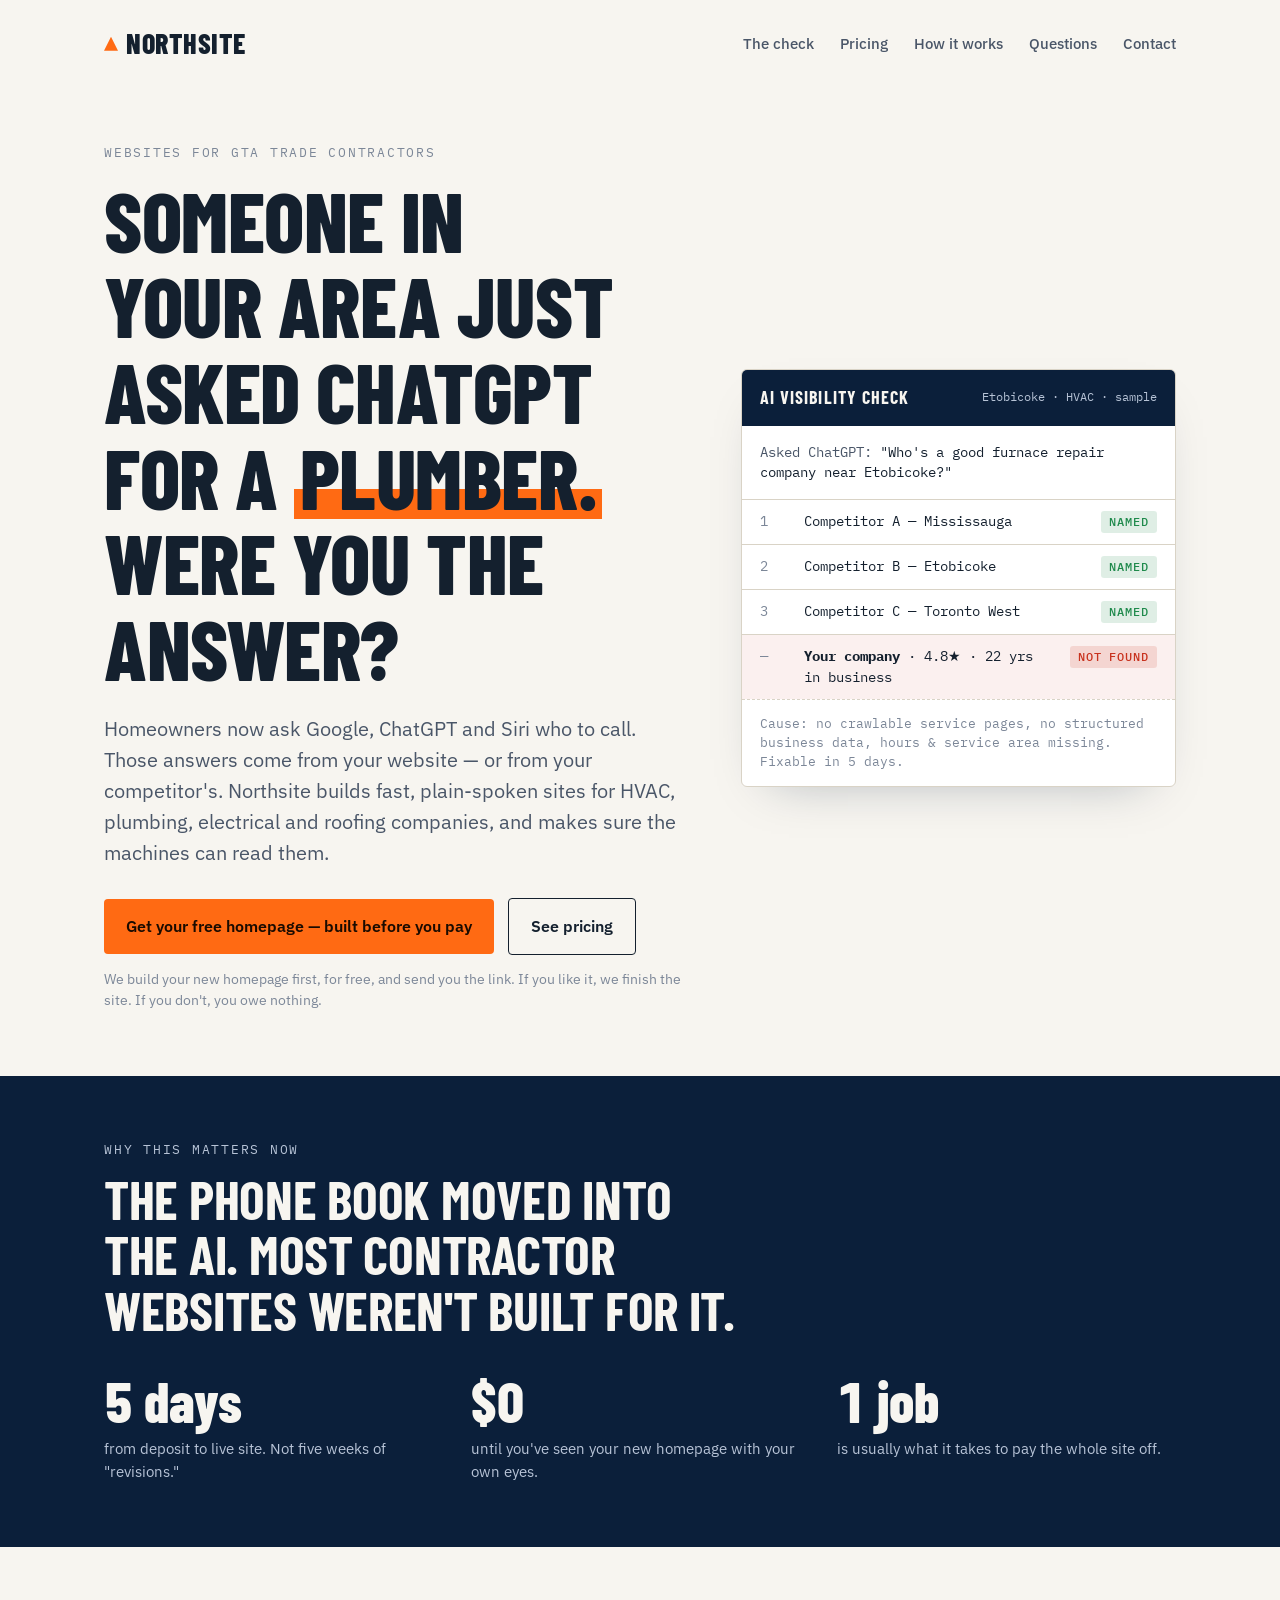
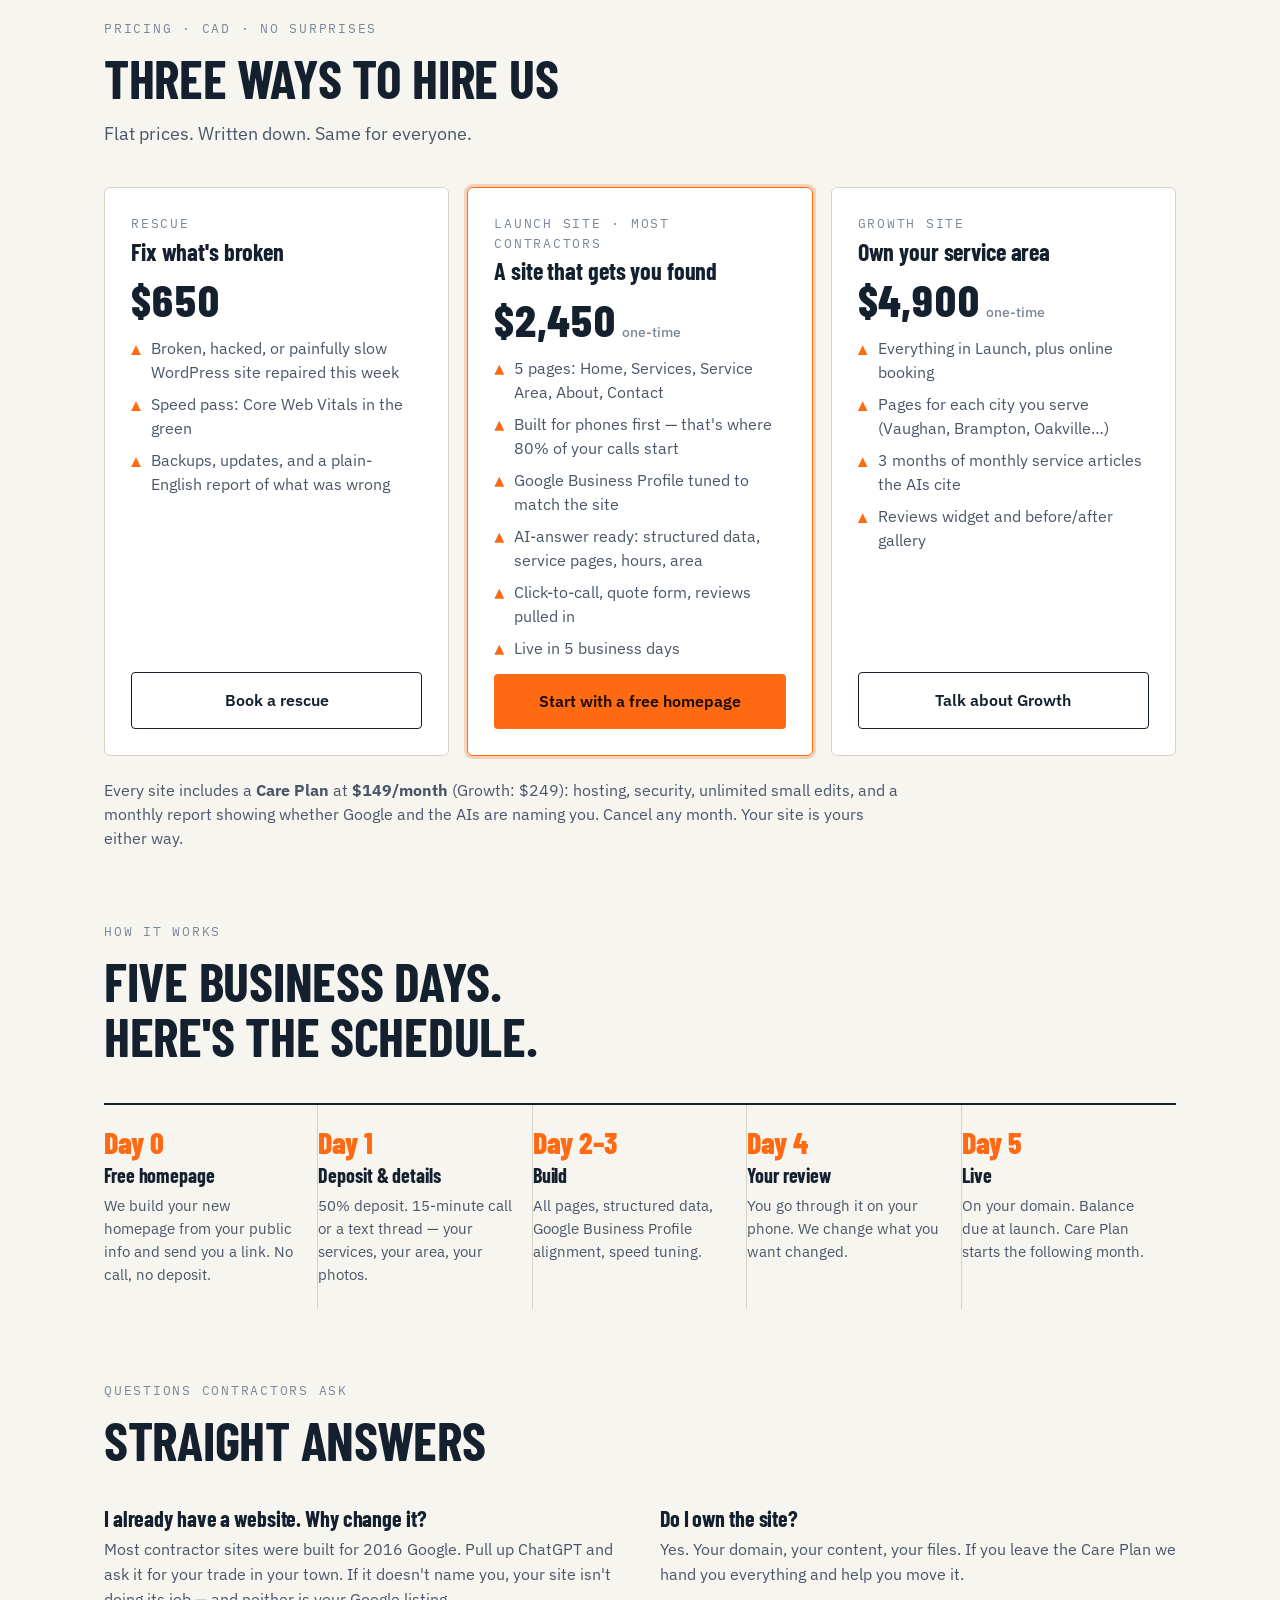
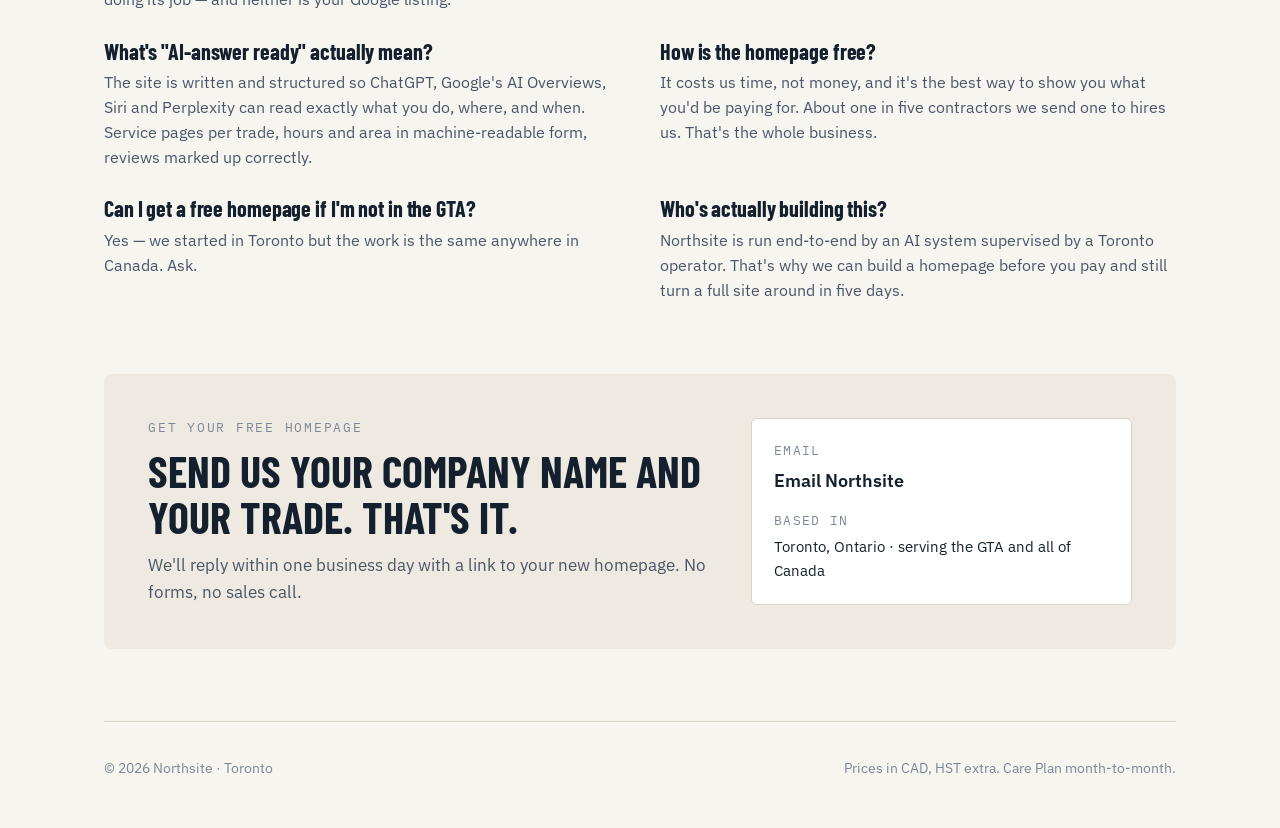
==== index.html @ 7d568dbd "Create index.html" ====
<!doctype html>
<html lang="en">
<head>
<meta charset="utf-8">
<meta name="viewport" content="width=device-width,initial-scale=1">
<link rel="canonical" href="https://northsite.ca/">
<meta property="og:title" content="Northsite — websites for GTA trade contractors">
<meta property="og:description" content="Websites that get contractors found — on Google and in AI answers. Free homepage before you pay.">
<script type="application/ld+json">{"@context":"https://schema.org","@type":"ProfessionalService","name":"Northsite","url":"https://northsite.ca/","email":"northsite.ca@gmail.com","description":"Websites and AI-search visibility for trade contractors in the Greater Toronto Area.","areaServed":{"@type":"AdministrativeArea","name":"Greater Toronto Area"},"address":{"@type":"PostalAddress","addressLocality":"Toronto","addressRegion":"ON","addressCountry":"CA"},"priceRange":"$650–$4,900"}</script>
<title>Northsite</title>
<meta name="description" content="Websites that get GTA trade contractors found — on Google and in AI answers.">
<link rel="preconnect" href="https://fonts.googleapis.com">
<link rel="stylesheet" href="https://fonts.googleapis.com/css2?family=Barlow+Condensed:wght@600;700;800&family=IBM+Plex+Sans:ital,wght@0,400;0,500;0,600;1,400&family=IBM+Plex+Mono:wght@400;500&display=swap">
<style>
:root{
  --bg:#F7F5F0; --bg2:#EEEAE1; --ink:#14202E; --ink2:#4A5668; --mute:#7C8798;
  --navy:#0B1F3A; --navy2:#142D52; --on-navy:#F7F5F0; --on-navy2:#B7C3D6;
  --accent:#FF6A13; --accent-ink:#1A0B00; --line:#D9D3C6; --pass:#1F8A4C; --fail:#C8321E;
  --card:#FFFFFF;
}
@media (prefers-color-scheme: dark){
  :root:not([data-theme="light"]){
    --bg:#0E1622; --bg2:#152033; --ink:#EEF1F5; --ink2:#B7C3D6; --mute:#8593A8;
    --navy:#0A1830; --navy2:#122644; --line:#2A3A54; --card:#152033; --pass:#3DBB72; --fail:#F0644E;
  }
}
:root[data-theme="dark"]{
  --bg:#0E1622; --bg2:#152033; --ink:#EEF1F5; --ink2:#B7C3D6; --mute:#8593A8;
  --navy:#0A1830; --navy2:#122644; --line:#2A3A54; --card:#152033; --pass:#3DBB72; --fail:#F0644E;
}
*{box-sizing:border-box}
body{margin:0;background:var(--bg);color:var(--ink);font-family:"IBM Plex Sans",system-ui,-apple-system,Segoe UI,sans-serif;font-size:17px;line-height:1.55;-webkit-font-smoothing:antialiased}
h1,h2,h3{font-family:"Barlow Condensed","Arial Narrow",Impact,sans-serif;text-wrap:balance;margin:0;line-height:1.02;letter-spacing:-.005em}
h1{font-size:clamp(44px,7vw,84px);font-weight:800;text-transform:uppercase}
h2{font-size:clamp(34px,4.5vw,54px);font-weight:700;text-transform:uppercase}
h3{font-size:24px;font-weight:700}
p{margin:0}
a{color:inherit}
.wrap{max-width:1120px;margin:0 auto;padding:0 24px}
.eyebrow{font-family:"IBM Plex Mono",ui-monospace,monospace;font-size:12.5px;letter-spacing:.14em;text-transform:uppercase;color:var(--mute)}
.btn{display:inline-flex;align-items:center;gap:10px;background:var(--accent);color:var(--accent-ink);font-weight:600;text-decoration:none;padding:15px 22px;border-radius:4px;font-size:16px;border:0;cursor:pointer}
.btn:hover{filter:brightness(1.06)} .btn:focus-visible{outline:3px solid var(--ink);outline-offset:3px}
.btn.ghost{background:transparent;color:inherit;border:1.5px solid currentColor}
nav{display:flex;align-items:center;justify-content:space-between;padding:22px 0}
.logo{font-family:"Barlow Condensed",sans-serif;font-weight:800;font-size:28px;letter-spacing:.02em;text-transform:uppercase;text-decoration:none;display:flex;align-items:center;gap:8px}
.logo i{display:inline-block;width:14px;height:14px;background:var(--accent);clip-path:polygon(50% 0,100% 100%,0 100%)}
nav .links{display:flex;gap:26px;font-size:15px;font-weight:500}
nav .links a{text-decoration:none;color:var(--ink2)} nav .links a:hover{color:var(--ink)}
@media(max-width:700px){nav .links{display:none}}
.hero{padding:56px 0 64px;display:grid;grid-template-columns:1.15fr .85fr;gap:48px;align-items:center}
@media(max-width:860px){.hero{grid-template-columns:1fr;gap:36px}}
.hero .lede{font-size:20px;color:var(--ink2);max-width:34em;margin-top:22px}
.hero .cta{display:flex;gap:14px;flex-wrap:wrap;margin-top:30px;align-items:center}
.hero .fine{font-size:14px;color:var(--mute);margin-top:14px}
.hl{background:linear-gradient(transparent 62%,var(--accent) 62%,var(--accent) 92%,transparent 92%);padding:0 .06em}
.report{background:var(--card);border:1px solid var(--line);border-radius:6px;box-shadow:0 20px 50px -30px rgba(11,31,58,.35);font-family:"IBM Plex Mono",ui-monospace,monospace;font-size:13.5px;overflow:hidden}
.report header{background:var(--navy);color:var(--on-navy);padding:14px 18px;display:flex;justify-content:space-between;align-items:center}
.report header b{font-family:"Barlow Condensed",sans-serif;font-size:18px;letter-spacing:.06em;text-transform:uppercase;font-weight:700}
.report header span{color:var(--on-navy2);font-size:12px}
.report .q{padding:16px 18px;border-bottom:1px solid var(--line);color:var(--ink2)}
.report .q em{font-style:normal;color:var(--ink)}
.report table{width:100%;border-collapse:collapse}
.report td{padding:11px 18px;border-bottom:1px solid var(--line);vertical-align:top}
.report td:first-child{width:38px;color:var(--mute)}
.report td:last-child{text-align:right;white-space:nowrap;font-weight:500}
.report tr:last-child td{border-bottom:0}
.tag{display:inline-block;padding:2px 8px;border-radius:3px;font-size:11.5px;letter-spacing:.08em;text-transform:uppercase}
.tag.pass{background:color-mix(in srgb,var(--pass) 14%,transparent);color:var(--pass)}
.tag.fail{background:color-mix(in srgb,var(--fail) 14%,transparent);color:var(--fail)}
.report .you{background:color-mix(in srgb,var(--fail) 7%,transparent)}
.report footer{padding:14px 18px;font-size:12.5px;color:var(--mute);border-top:1px dashed var(--line)}
.band{background:var(--navy);color:var(--on-navy);padding:64px 0}
.band .eyebrow{color:var(--on-navy2)}
.band p{color:var(--on-navy2)}
.stats{display:grid;grid-template-columns:repeat(3,1fr);gap:28px;margin-top:36px}
@media(max-width:700px){.stats{grid-template-columns:1fr}}
.stat b{display:block;font-family:"Barlow Condensed",sans-serif;font-size:56px;font-weight:800;line-height:1;color:var(--on-navy);font-variant-numeric:tabular-nums}
.stat span{display:block;margin-top:8px;font-size:15px;color:var(--on-navy2);max-width:22em}
section{padding:72px 0}
.sec-head{max-width:40em;margin-bottom:40px}
.sec-head p{margin-top:14px;color:var(--ink2);font-size:18px}
.offers{display:grid;grid-template-columns:repeat(3,1fr);gap:18px}
@media(max-width:860px){.offers{grid-template-columns:1fr}}
.offer{background:var(--card);border:1px solid var(--line);padding:26px;display:flex;flex-direction:column;gap:14px;border-radius:6px}
.offer.lead{border-color:var(--accent);box-shadow:0 0 0 3px color-mix(in srgb,var(--accent) 25%,transparent)}
.offer .price{font-family:"Barlow Condensed",sans-serif;font-size:44px;font-weight:800;line-height:1;font-variant-numeric:tabular-nums}
.offer .price small{font-family:"IBM Plex Sans",sans-serif;font-size:14px;font-weight:500;color:var(--mute);margin-left:6px}
.offer ul{margin:0;padding:0;list-style:none;display:flex;flex-direction:column;gap:8px;color:var(--ink2);font-size:15.5px}
.offer li{padding-left:20px;position:relative}
.offer li::before{content:"";position:absolute;left:0;top:9px;width:10px;height:10px;background:var(--accent);clip-path:polygon(50% 0,100% 100%,0 100%)}
.offer .btn{margin-top:auto;justify-content:center}
.steps{display:grid;grid-template-columns:repeat(5,1fr);gap:0;border-top:2px solid var(--ink)}
@media(max-width:860px){.steps{grid-template-columns:1fr}}
.step{padding:22px 18px 22px 0;border-right:1px solid var(--line)}
.step:last-child{border-right:0}
@media(max-width:860px){.step{border-right:0;border-bottom:1px solid var(--line);padding-right:0}}
.step .day{font-family:"Barlow Condensed",sans-serif;font-size:30px;font-weight:800;color:var(--accent);line-height:1}
.step h3{font-size:20px;margin-top:8px}
.step p{margin-top:8px;color:var(--ink2);font-size:15px}
.faq{display:grid;grid-template-columns:1fr 1fr;gap:28px 40px}
@media(max-width:760px){.faq{grid-template-columns:1fr}}
.faq h3{font-size:22px;margin-bottom:8px}
.faq p{color:var(--ink2);font-size:16px}
.contact{background:var(--bg2);border-radius:8px;padding:44px;display:grid;grid-template-columns:1.2fr .8fr;gap:32px;align-items:center}
@media(max-width:760px){.contact{grid-template-columns:1fr;padding:28px}}
.contact .big{font-family:"Barlow Condensed",sans-serif;font-size:clamp(30px,4vw,44px);font-weight:700;text-transform:uppercase;line-height:1.05}
.contact p{margin-top:12px;color:var(--ink2)}
.contact .box{background:var(--card);border:1px solid var(--line);padding:22px;border-radius:6px;font-size:15px}
.contact .box a{display:block;font-weight:600;text-decoration:none;font-size:18px;margin-top:6px}
.contact .box .k{color:var(--mute);font-size:13px;text-transform:uppercase;letter-spacing:.1em;font-family:"IBM Plex Mono",monospace}
footer.site{padding:36px 0 48px;color:var(--mute);font-size:14px;display:flex;justify-content:space-between;flex-wrap:wrap;gap:12px;border-top:1px solid var(--line)}
@media (prefers-reduced-motion:no-preference){
  .report tr.you td{animation:flash 2.4s ease-in-out 1s 2}
  @keyframes flash{50%{background:color-mix(in srgb,var(--fail) 18%,transparent)}}
}
</style>
</head>
<body>
<div class="wrap">
  <nav>
    <a class="logo" href="#top"><i></i>Northsite</a>
    <div class="links">
      <a href="#check">The check</a><a href="#offers">Pricing</a><a href="#how">How it works</a><a href="#faq">Questions</a><a href="#contact">Contact</a>
    </div>
  </nav>
  <div class="hero" id="top">
    <div>
      <div class="eyebrow">Websites for GTA trade contractors</div>
      <h1 style="margin-top:14px">Someone in your area just asked ChatGPT for a <span class="hl">plumber.</span><br>Were you the answer?</h1>
      <p class="lede">Homeowners now ask Google, ChatGPT and Siri who to call. Those answers come from your website — or from your competitor's. Northsite builds fast, plain-spoken sites for HVAC, plumbing, electrical and roofing companies, and makes sure the machines can read them.</p>
      <div class="cta">
        <a class="btn" href="#contact">Get your free homepage — built before you pay</a>
        <a class="btn ghost" href="#offers">See pricing</a>
      </div>
      <p class="fine">We build your new homepage first, for free, and send you the link. If you like it, we finish the site. If you don't, you owe nothing.</p>
    </div>
    <div class="report" id="check" aria-label="Example AI visibility check">
      <header><b>AI visibility check</b><span>Etobicoke · HVAC · sample</span></header>
      <div class="q">Asked ChatGPT: <em>"Who's a good furnace repair company near Etobicoke?"</em></div>
      <table>
        <tr><td>1</td><td>Competitor A — Mississauga</td><td><span class="tag pass">named</span></td></tr>
        <tr><td>2</td><td>Competitor B — Etobicoke</td><td><span class="tag pass">named</span></td></tr>
        <tr><td>3</td><td>Competitor C — Toronto West</td><td><span class="tag pass">named</span></td></tr>
        <tr class="you"><td>—</td><td><strong>Your company</strong> · 4.8★ · 22 yrs in business</td><td><span class="tag fail">not found</span></td></tr>
      </table>
      <footer>Cause: no crawlable service pages, no structured business data, hours &amp; service area missing. Fixable in 5 days.</footer>
    </div>
  </div>
</div>
<div class="band">
  <div class="wrap">
    <div class="eyebrow">Why this matters now</div>
    <h2 style="margin-top:12px;max-width:16em">The phone book moved into the AI. Most contractor websites weren't built for it.</h2>
    <div class="stats">
      <div class="stat"><b>5 days</b><span>from deposit to live site. Not five weeks of "revisions."</span></div>
      <div class="stat"><b>$0</b><span>until you've seen your new homepage with your own eyes.</span></div>
      <div class="stat"><b>1 job</b><span>is usually what it takes to pay the whole site off.</span></div>
    </div>
  </div>
</div>
<section id="offers">
  <div class="wrap">
    <div class="sec-head">
      <div class="eyebrow">Pricing · CAD · no surprises</div>
      <h2 style="margin-top:12px">Three ways to hire us</h2>
      <p>Flat prices. Written down. Same for everyone.</p>
    </div>
    <div class="offers">
      <div class="offer">
        <div><div class="eyebrow">Rescue</div><h3 style="margin-top:6px">Fix what's broken</h3></div>
        <div class="price">$650</div>
        <ul>
          <li>Broken, hacked, or painfully slow WordPress site repaired this week</li>
          <li>Speed pass: Core Web Vitals in the green</li>
          <li>Backups, updates, and a plain-English report of what was wrong</li>
        </ul>
        <a class="btn ghost" href="#contact">Book a rescue</a>
      </div>
      <div class="offer lead">
        <div><div class="eyebrow">Launch site · most contractors</div><h3 style="margin-top:6px">A site that gets you found</h3></div>
        <div class="price">$2,450<small>one-time</small></div>
        <ul>
          <li>5 pages: Home, Services, Service Area, About, Contact</li>
          <li>Built for phones first — that's where 80% of your calls start</li>
          <li>Google Business Profile tuned to match the site</li>
          <li>AI-answer ready: structured data, service pages, hours, area</li>
          <li>Click-to-call, quote form, reviews pulled in</li>
          <li>Live in 5 business days</li>
        </ul>
        <a class="btn" href="#contact">Start with a free homepage</a>
      </div>
      <div class="offer">
        <div><div class="eyebrow">Growth site</div><h3 style="margin-top:6px">Own your service area</h3></div>
        <div class="price">$4,900<small>one-time</small></div>
        <ul>
          <li>Everything in Launch, plus online booking</li>
          <li>Pages for each city you serve (Vaughan, Brampton, Oakville…)</li>
          <li>3 months of monthly service articles the AIs cite</li>
          <li>Reviews widget and before/after gallery</li>
        </ul>
        <a class="btn ghost" href="#contact">Talk about Growth</a>
      </div>
    </div>
    <p style="margin-top:22px;color:var(--ink2);font-size:15.5px;max-width:52em">Every site includes a <strong>Care Plan</strong> at <strong>$149/month</strong> (Growth: $249): hosting, security, unlimited small edits, and a monthly report showing whether Google and the AIs are naming you. Cancel any month. Your site is yours either way.</p>
  </div>
</section>
<section id="how" style="padding-top:0">
  <div class="wrap">
    <div class="sec-head">
      <div class="eyebrow">How it works</div>
      <h2 style="margin-top:12px">Five business days. Here's the schedule.</h2>
    </div>
    <div class="steps">
      <div class="step"><div class="day">Day 0</div><h3>Free homepage</h3><p>We build your new homepage from your public info and send you a link. No call, no deposit.</p></div>
      <div class="step"><div class="day">Day 1</div><h3>Deposit &amp; details</h3><p>50% deposit. 15-minute call or a text thread — your services, your area, your photos.</p></div>
      <div class="step"><div class="day">Day 2–3</div><h3>Build</h3><p>All pages, structured data, Google Business Profile alignment, speed tuning.</p></div>
      <div class="step"><div class="day">Day 4</div><h3>Your review</h3><p>You go through it on your phone. We change what you want changed.</p></div>
      <div class="step"><div class="day">Day 5</div><h3>Live</h3><p>On your domain. Balance due at launch. Care Plan starts the following month.</p></div>
    </div>
  </div>
</section>
<section id="faq" style="padding-top:0">
  <div class="wrap">
    <div class="sec-head"><div class="eyebrow">Questions contractors ask</div><h2 style="margin-top:12px">Straight answers</h2></div>
    <div class="faq">
      <div><h3>I already have a website. Why change it?</h3><p>Most contractor sites were built for 2016 Google. Pull up ChatGPT and ask it for your trade in your town. If it doesn't name you, your site isn't doing its job — and neither is your Google listing.</p></div>
      <div><h3>Do I own the site?</h3><p>Yes. Your domain, your content, your files. If you leave the Care Plan we hand you everything and help you move it.</p></div>
      <div><h3>What's "AI-answer ready" actually mean?</h3><p>The site is written and structured so ChatGPT, Google's AI Overviews, Siri and Perplexity can read exactly what you do, where, and when. Service pages per trade, hours and area in machine-readable form, reviews marked up correctly.</p></div>
      <div><h3>How is the homepage free?</h3><p>It costs us time, not money, and it's the best way to show you what you'd be paying for. About one in five contractors we send one to hires us. That's the whole business.</p></div>
      <div><h3>Can I get a free homepage if I'm not in the GTA?</h3><p>Yes — we started in Toronto but the work is the same anywhere in Canada. Ask.</p></div>
      <div><h3>Who's actually building this?</h3><p>Northsite is run end-to-end by an AI system supervised by a Toronto operator. That's why we can build a homepage before you pay and still turn a full site around in five days.</p></div>
    </div>
  </div>
</section>
<section id="contact" style="padding-top:0">
  <div class="wrap">
    <div class="contact">
      <div>
        <div class="eyebrow">Get your free homepage</div>
        <div class="big" style="margin-top:10px">Send us your company name and your trade. That's it.</div>
        <p>We'll reply within one business day with a link to your new homepage. No forms, no sales call.</p>
      </div>
      <div class="box">
        <div class="k">Email</div>
        <a href="mailto:northsite.ca@gmail.com?subject=Free%20homepage%20for%20my%20company&body=Company%3A%0ATrade%3A%0ACity%3A%0ACurrent%20website%20(if%20any)%3A">Email Northsite</a>
        <div class="k" style="margin-top:16px">Based in</div>
        <div style="margin-top:4px">Toronto, Ontario · serving the GTA and all of Canada</div>
      </div>
    </div>
  </div>
</section>
<div class="wrap">
  <footer class="site">
    <span>© 2026 Northsite · Toronto</span>
    <span>Prices in CAD, HST extra. Care Plan month-to-month.</span>
  </footer>
</div>
</body>
</html>
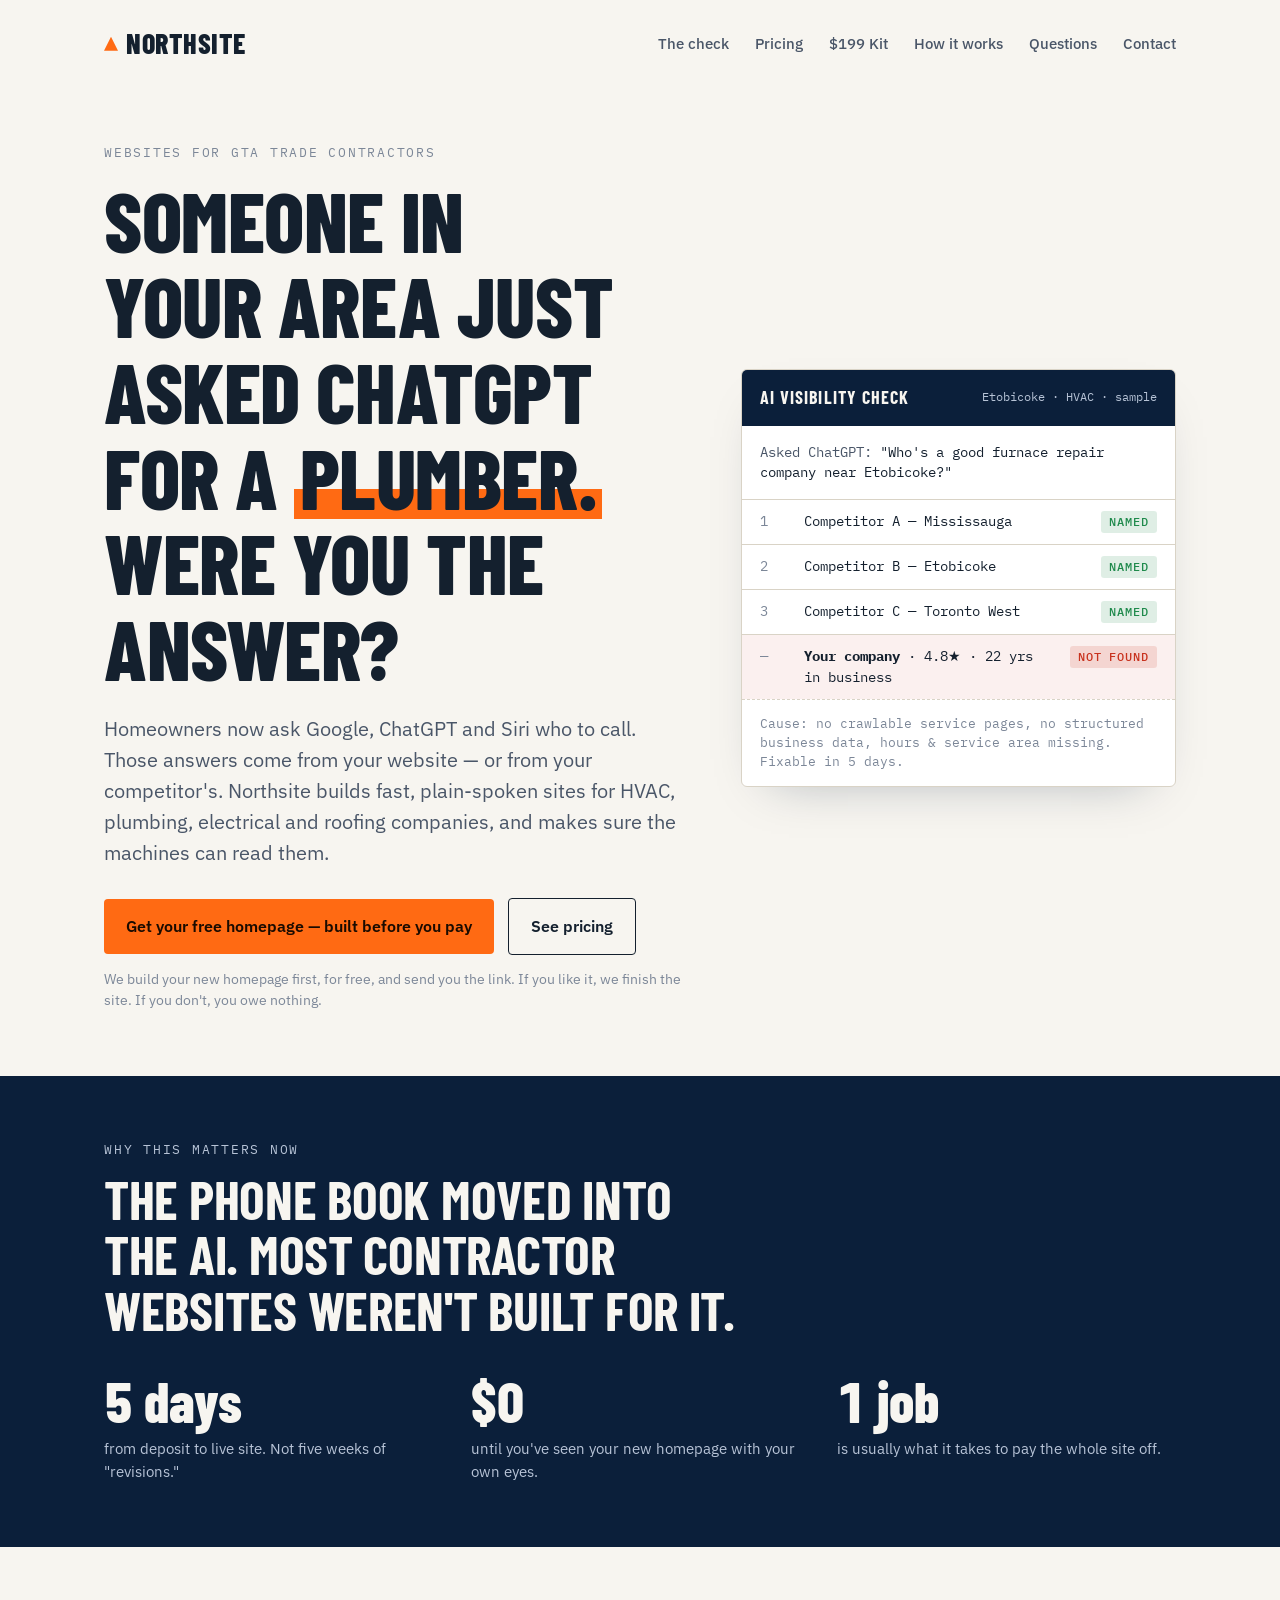
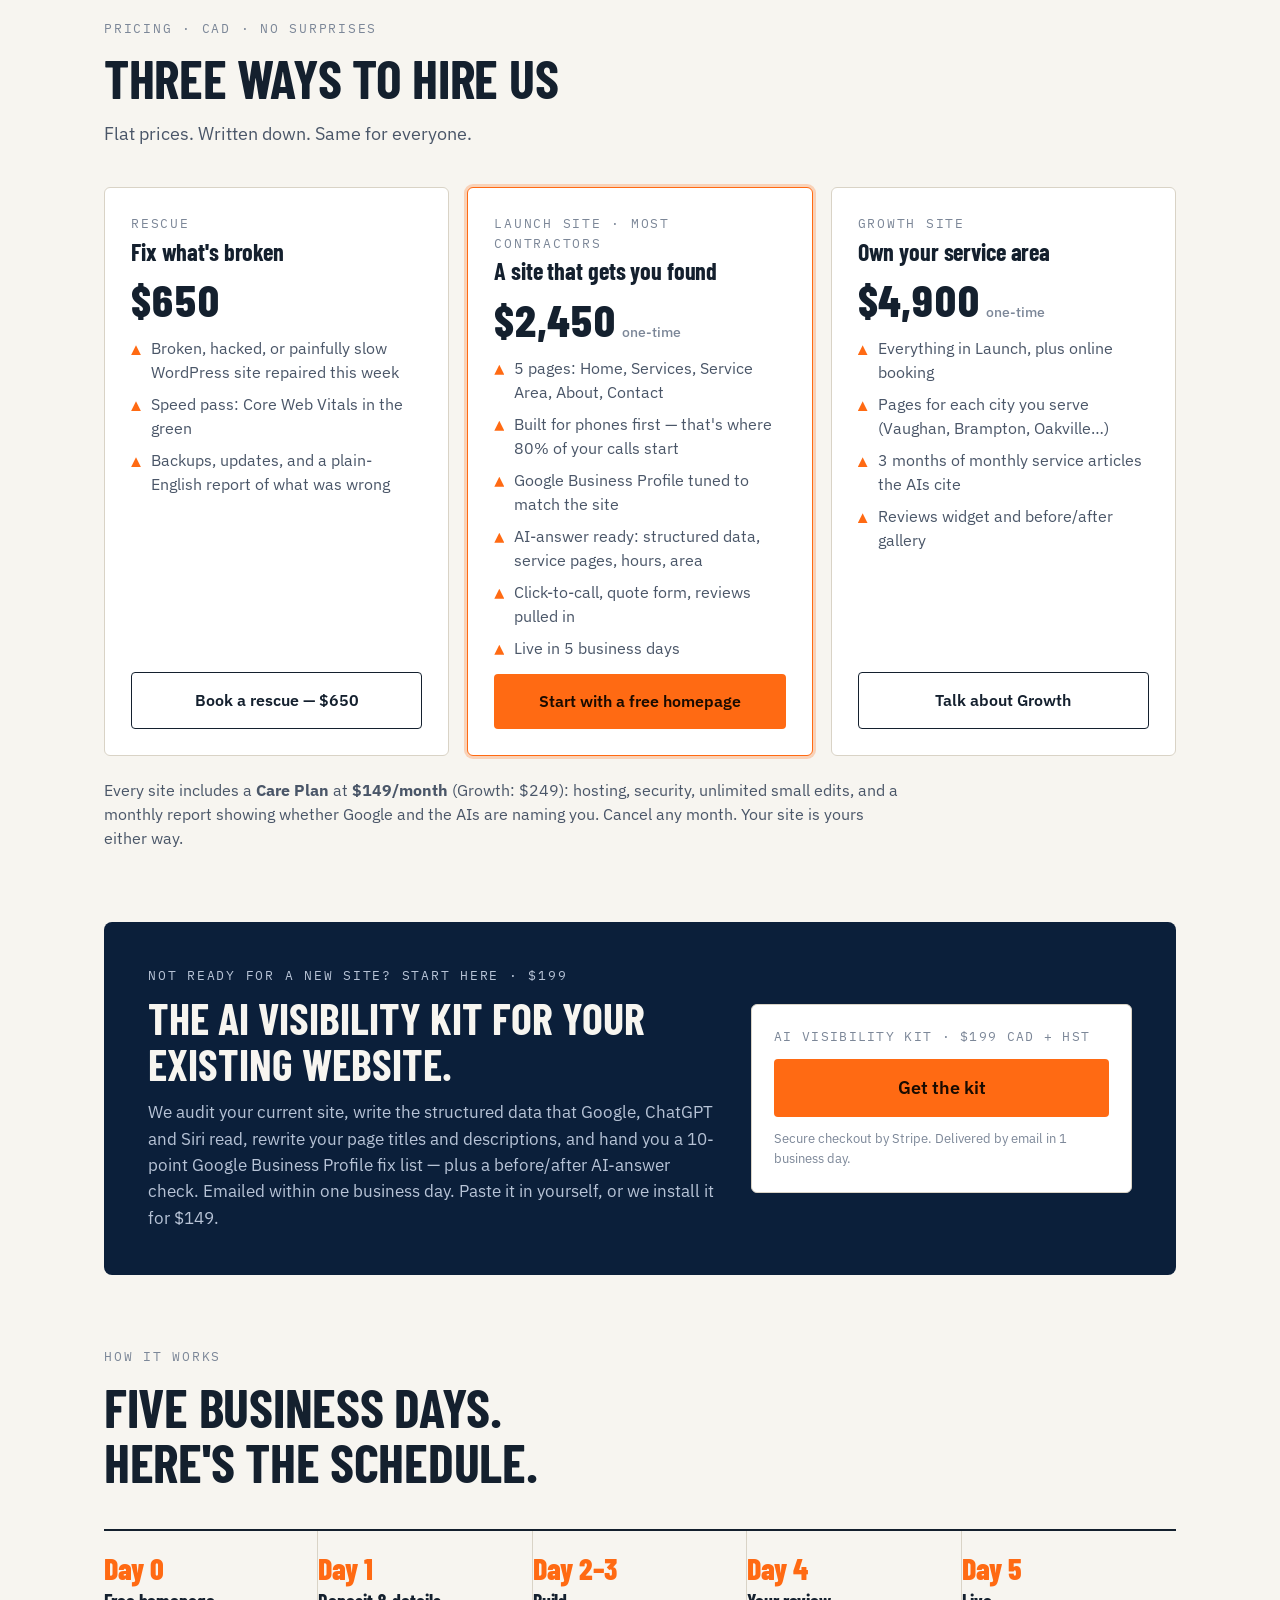
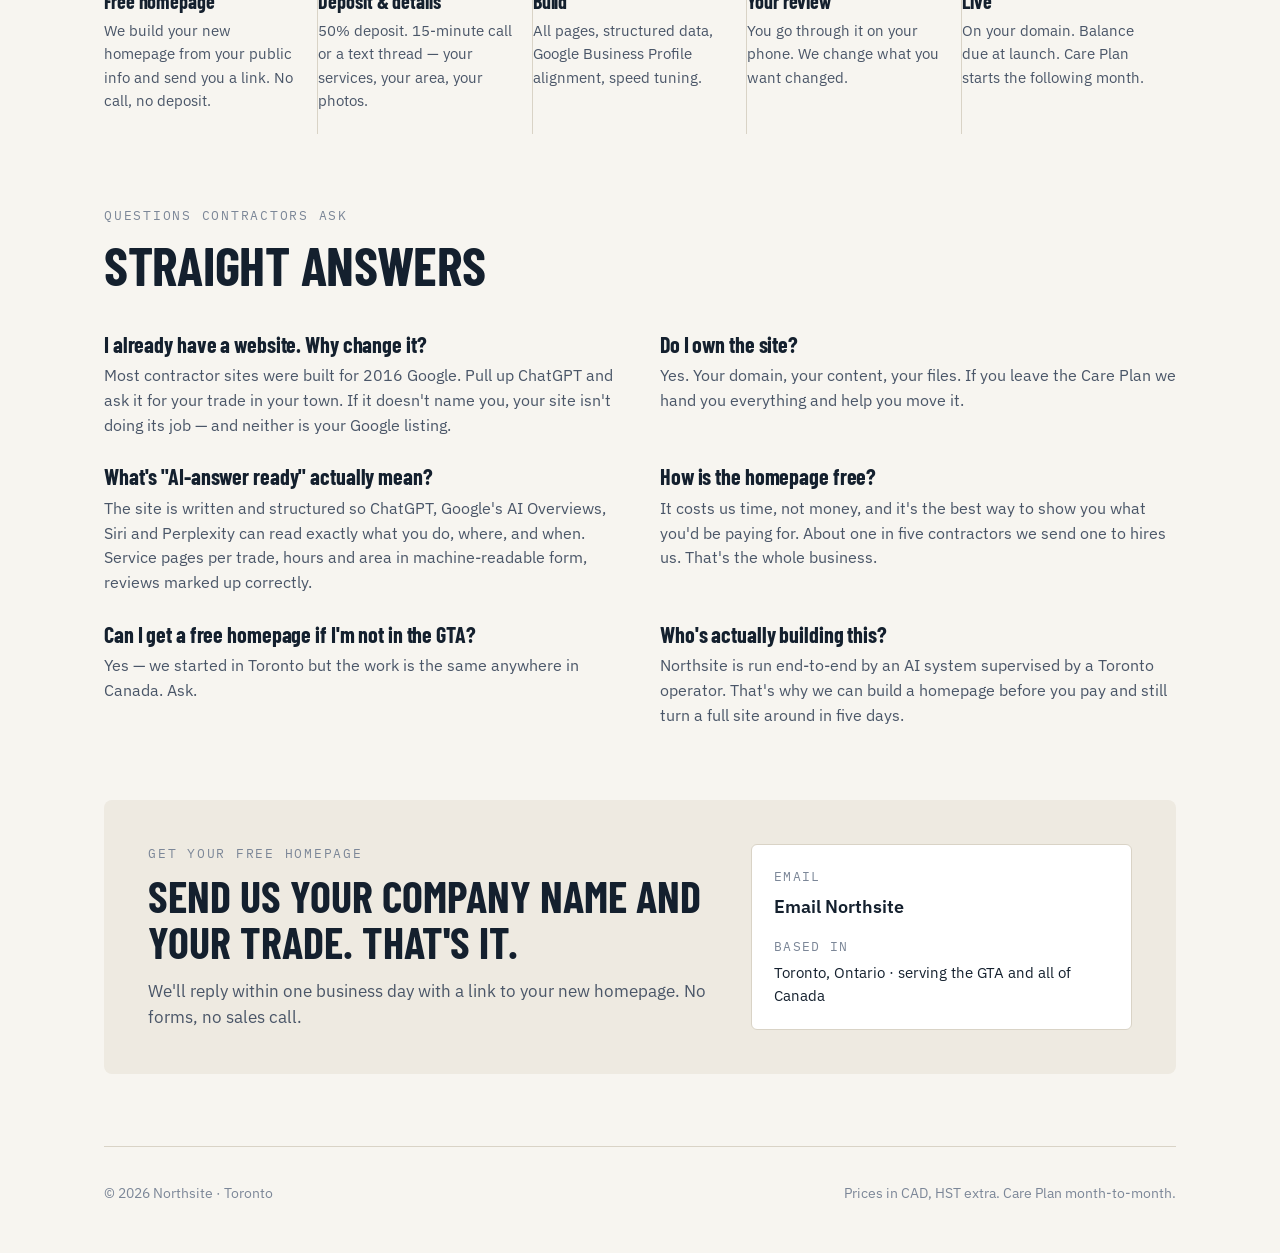
==== commit 60716cf0: "Update index.html" ====
--- a/index.html
+++ b/index.html
@@ -6,7 +6,7 @@
 <link rel="canonical" href="https://northsite.ca/">
 <meta property="og:title" content="Northsite — websites for GTA trade contractors">
 <meta property="og:description" content="Websites that get contractors found — on Google and in AI answers. Free homepage before you pay.">
-<script type="application/ld+json">{"@context":"https://schema.org","@type":"ProfessionalService","name":"Northsite","url":"https://northsite.ca/","email":"northsite.ca@gmail.com","description":"Websites and AI-search visibility for trade contractors in the Greater Toronto Area.","areaServed":{"@type":"AdministrativeArea","name":"Greater Toronto Area"},"address":{"@type":"PostalAddress","addressLocality":"Toronto","addressRegion":"ON","addressCountry":"CA"},"priceRange":"$650–$4,900"}</script>
+<script type="application/ld+json">{"@context":"https://schema.org","@type":"ProfessionalService","name":"Northsite","url":"https://northsite.ca/","email":"northsite.ca@gmail.com","description":"Websites and AI-search visibility for trade contractors in the Greater Toronto Area.","areaServed":{"@type":"AdministrativeArea","name":"Greater Toronto Area"},"address":{"@type":"PostalAddress","addressLocality":"Toronto","addressRegion":"ON","addressCountry":"CA"},"priceRange":"$199–$4,900"}</script>
 <title>Northsite</title>
 <meta name="description" content="Websites that get GTA trade contractors found — on Google and in AI answers.">
 <link rel="preconnect" href="https://fonts.googleapis.com">
@@ -120,7 +120,7 @@
   <nav>
     <a class="logo" href="#top"><i></i>Northsite</a>
     <div class="links">
-      <a href="#check">The check</a><a href="#offers">Pricing</a><a href="#how">How it works</a><a href="#faq">Questions</a><a href="#contact">Contact</a>
+      <a href="#check">The check</a><a href="#offers">Pricing</a><a href="#kit">$199 Kit</a><a href="#how">How it works</a><a href="#faq">Questions</a><a href="#contact">Contact</a>
     </div>
   </nav>
   <div class="hero" id="top">
@@ -174,7 +174,7 @@
           <li>Speed pass: Core Web Vitals in the green</li>
           <li>Backups, updates, and a plain-English report of what was wrong</li>
         </ul>
-        <a class="btn ghost" href="#contact">Book a rescue</a>
+        <a class="btn ghost" href="https://buy.stripe.com/14A00l3Rd0xw5ajcrt7Re02">Book a rescue — $650</a>
       </div>
       <div class="offer lead">
         <div><div class="eyebrow">Launch site · most contractors</div><h3 style="margin-top:6px">A site that gets you found</h3></div>
@@ -204,6 +204,22 @@
     <p style="margin-top:22px;color:var(--ink2);font-size:15.5px;max-width:52em">Every site includes a <strong>Care Plan</strong> at <strong>$149/month</strong> (Growth: $249): hosting, security, unlimited small edits, and a monthly report showing whether Google and the AIs are naming you. Cancel any month. Your site is yours either way.</p>
   </div>
 </section>
+<section id="kit" style="padding-top:0">
+  <div class="wrap">
+    <div class="contact" style="background:var(--navy);color:var(--on-navy)">
+      <div>
+        <div class="eyebrow" style="color:var(--on-navy2)">Not ready for a new site? Start here · $199</div>
+        <div class="big" style="margin-top:10px">The AI Visibility Kit for your existing website.</div>
+        <p style="color:var(--on-navy2)">We audit your current site, write the structured data that Google, ChatGPT and Siri read, rewrite your page titles and descriptions, and hand you a 10-point Google Business Profile fix list — plus a before/after AI-answer check. Emailed within one business day. Paste it in yourself, or we install it for $149.</p>
+      </div>
+      <div class="box" style="background:var(--card);color:var(--ink)">
+        <div class="k">AI Visibility Kit · $199 CAD + HST</div>
+        <a class="btn" style="margin-top:12px;justify-content:center;display:flex" href="https://buy.stripe.com/eVqfZjdrN4NMbyH3UX7Re06">Get the kit</a>
+        <div style="margin-top:12px;font-size:13px;color:var(--mute)">Secure checkout by Stripe. Delivered by email in 1 business day.</div>
+      </div>
+    </div>
+  </div>
+</section>
 <section id="how" style="padding-top:0">
   <div class="wrap">
     <div class="sec-head">
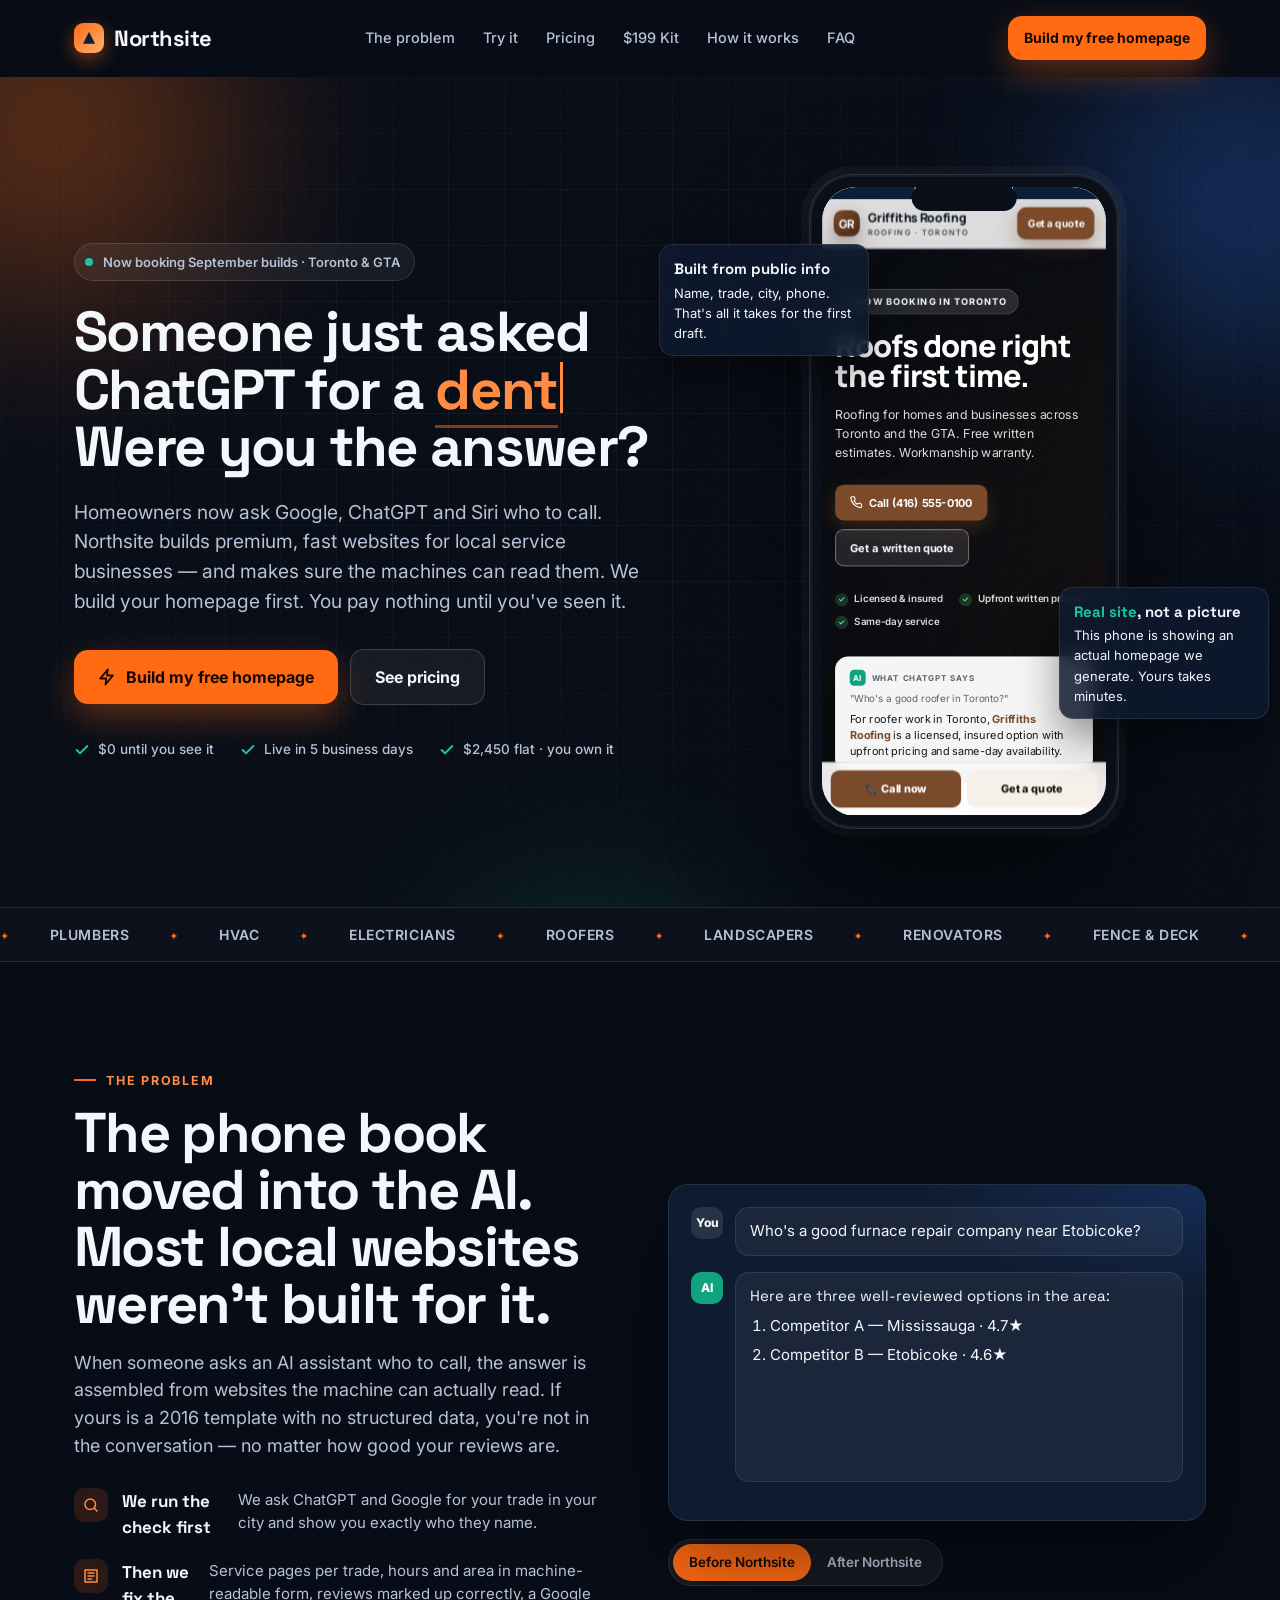
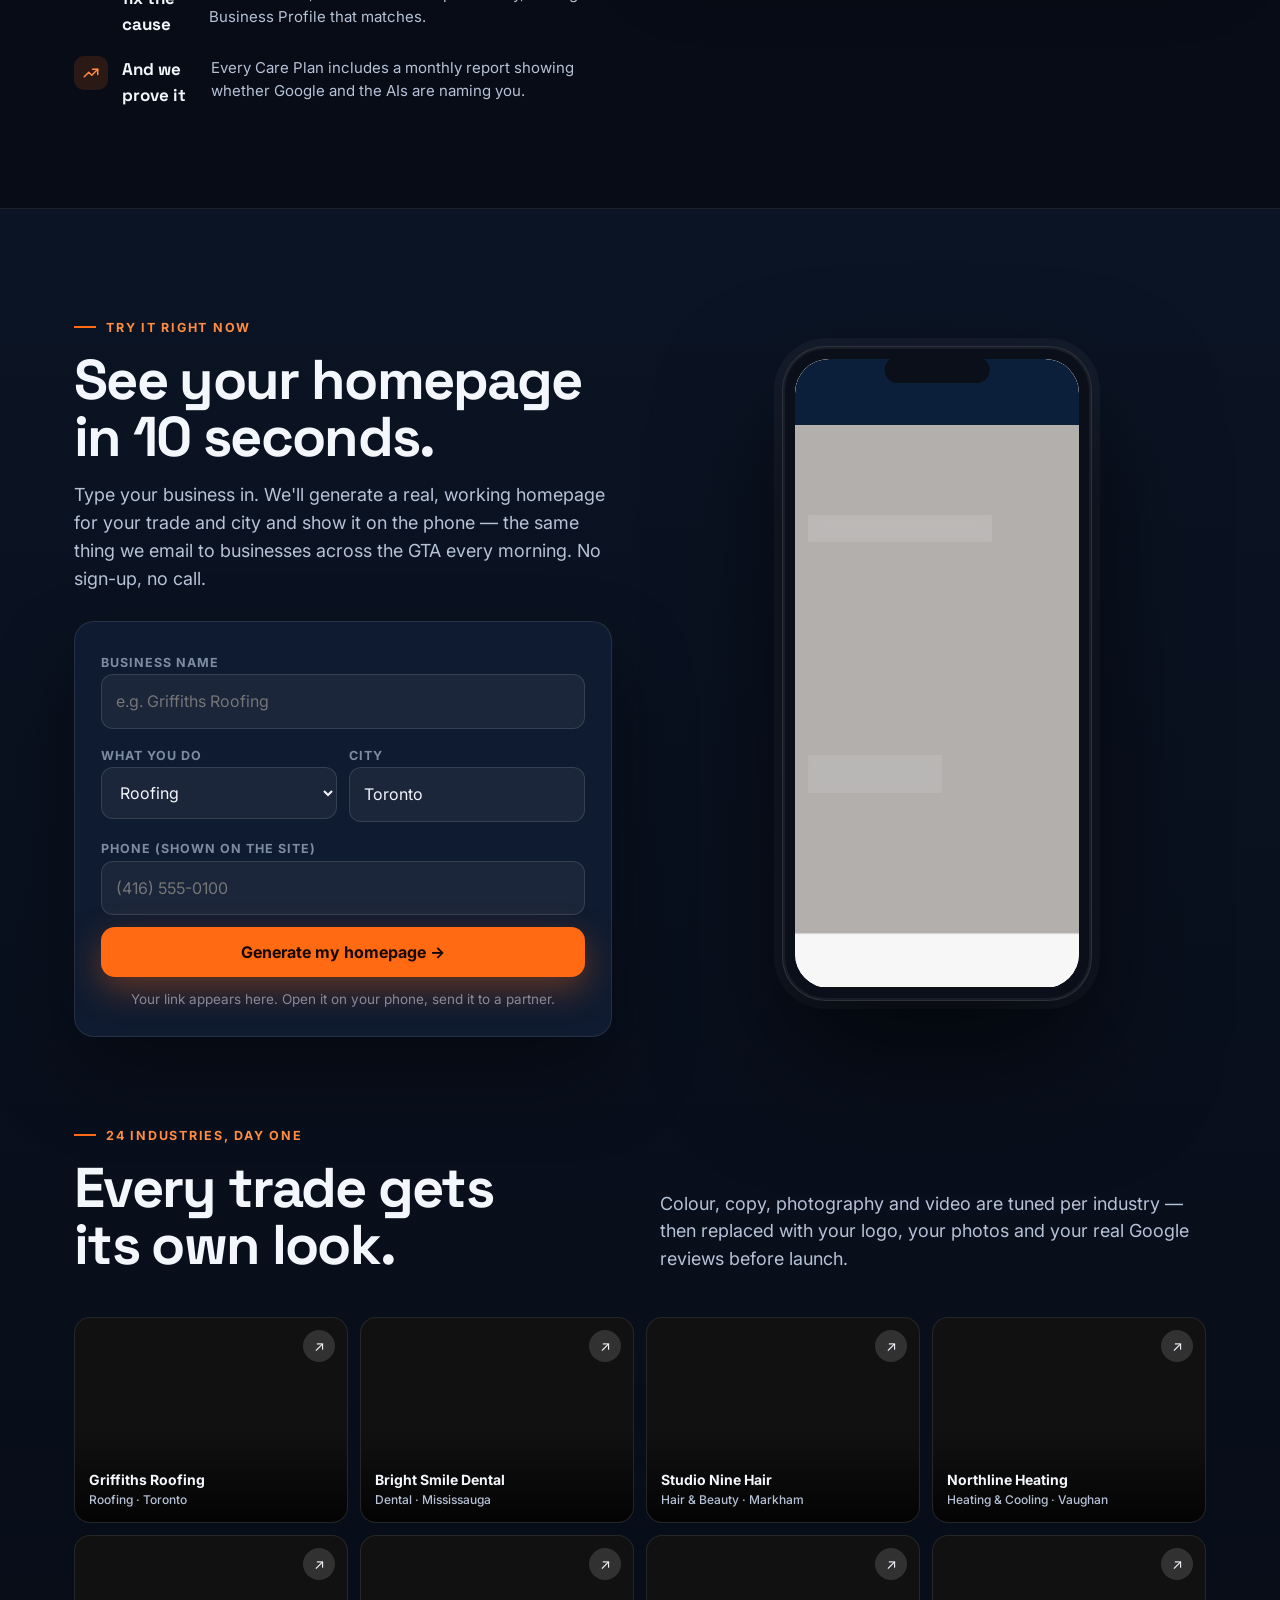
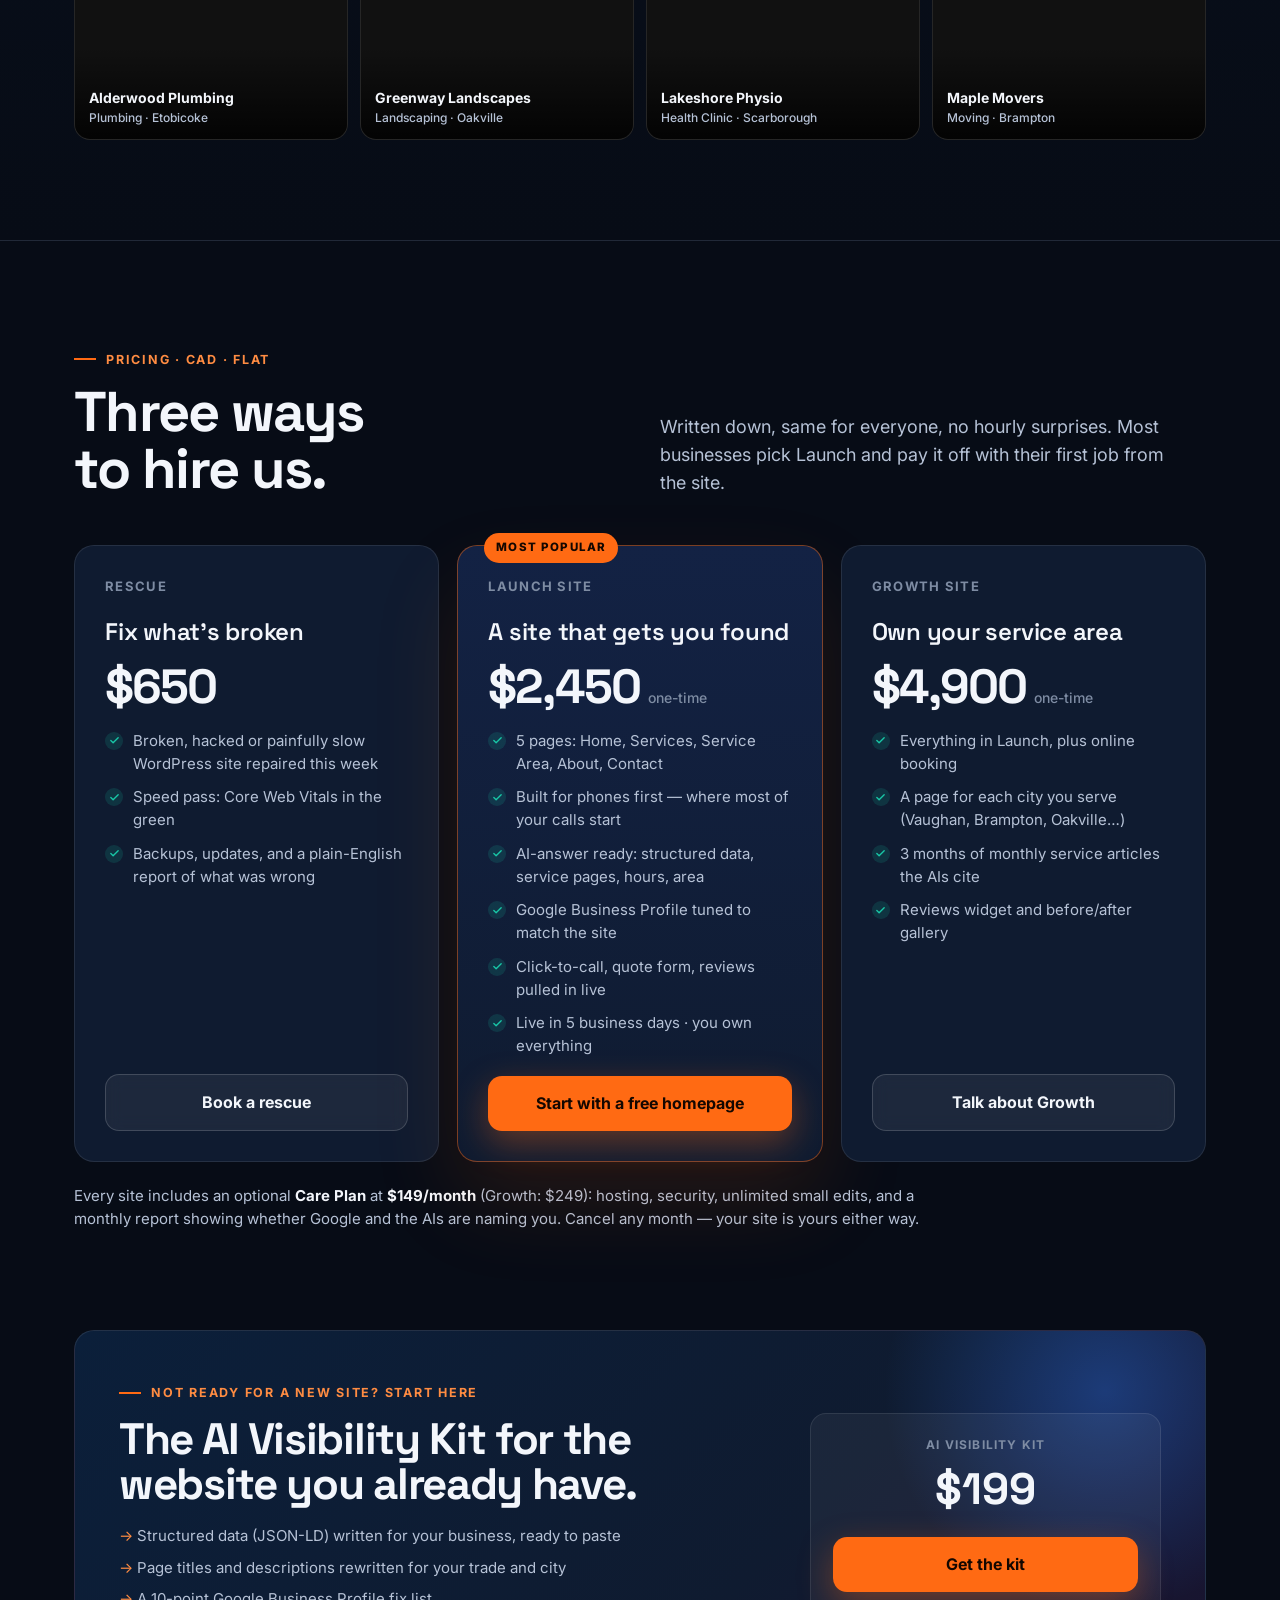
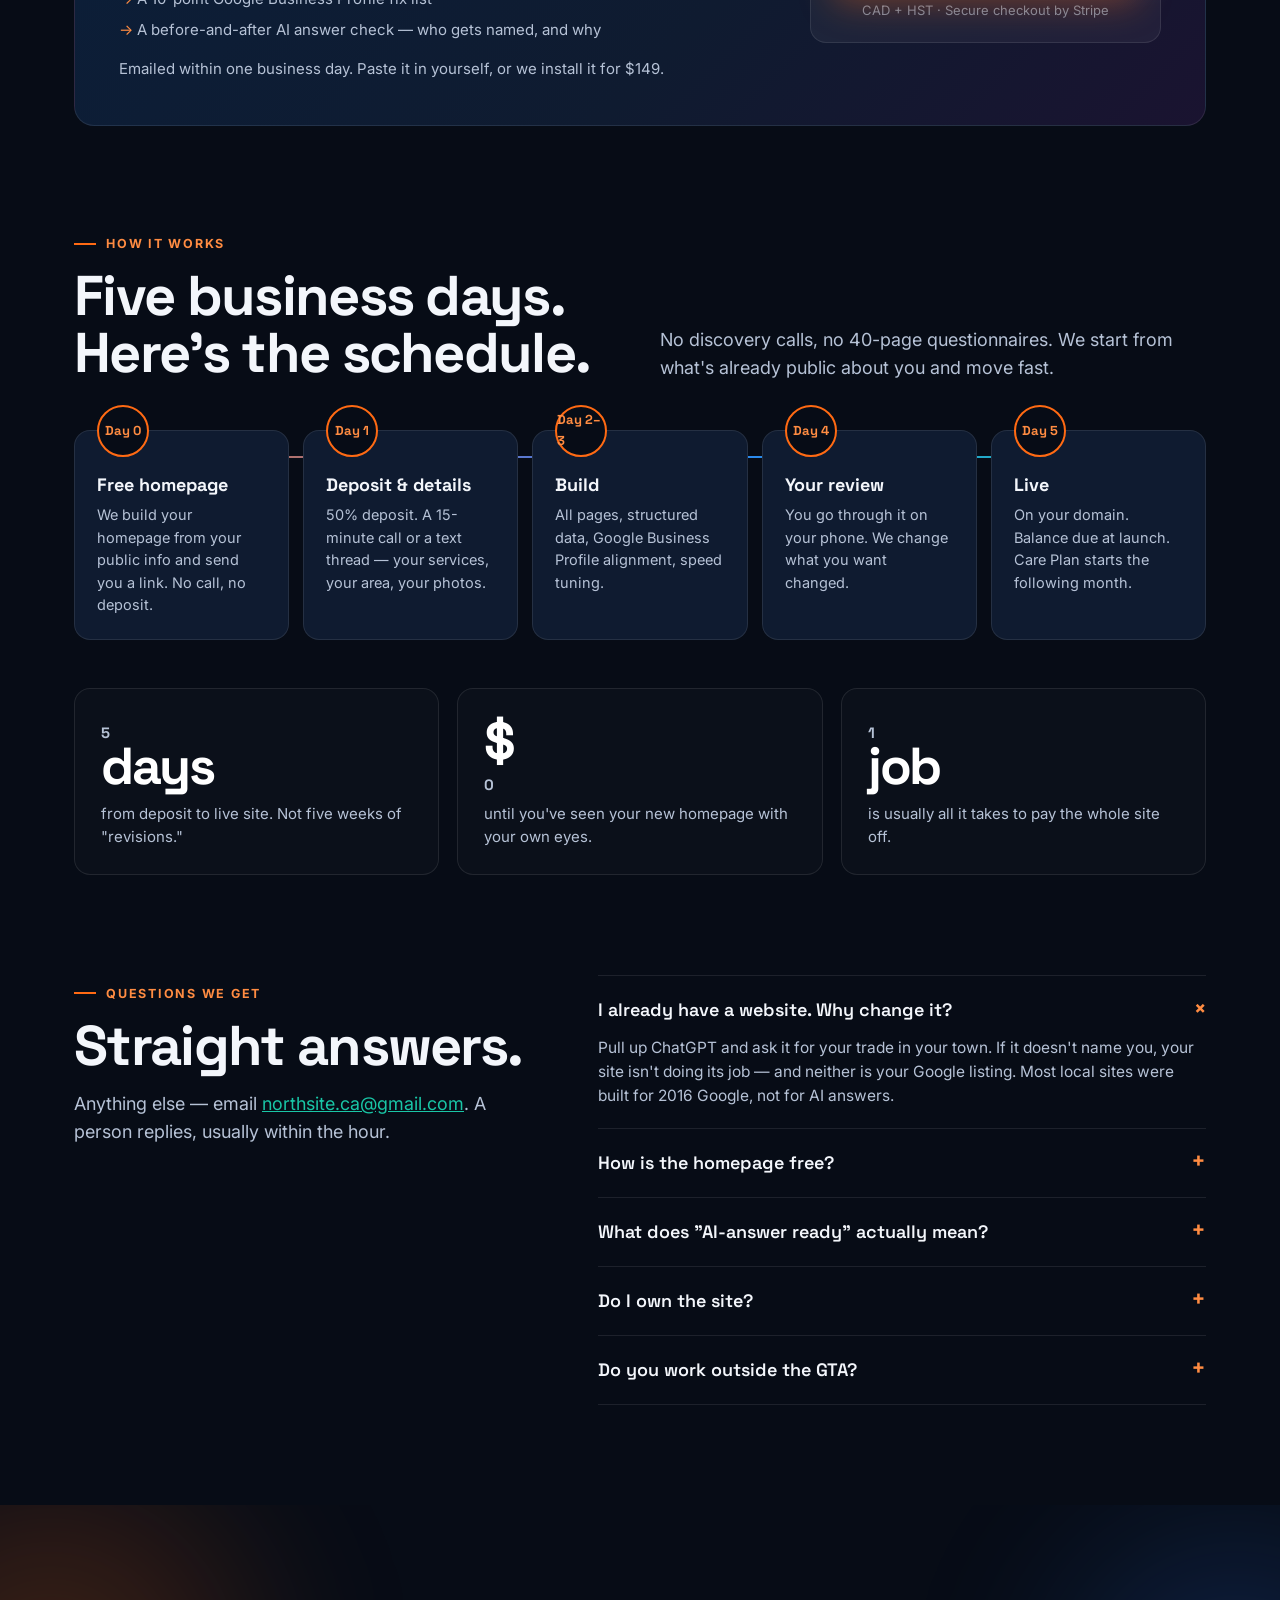
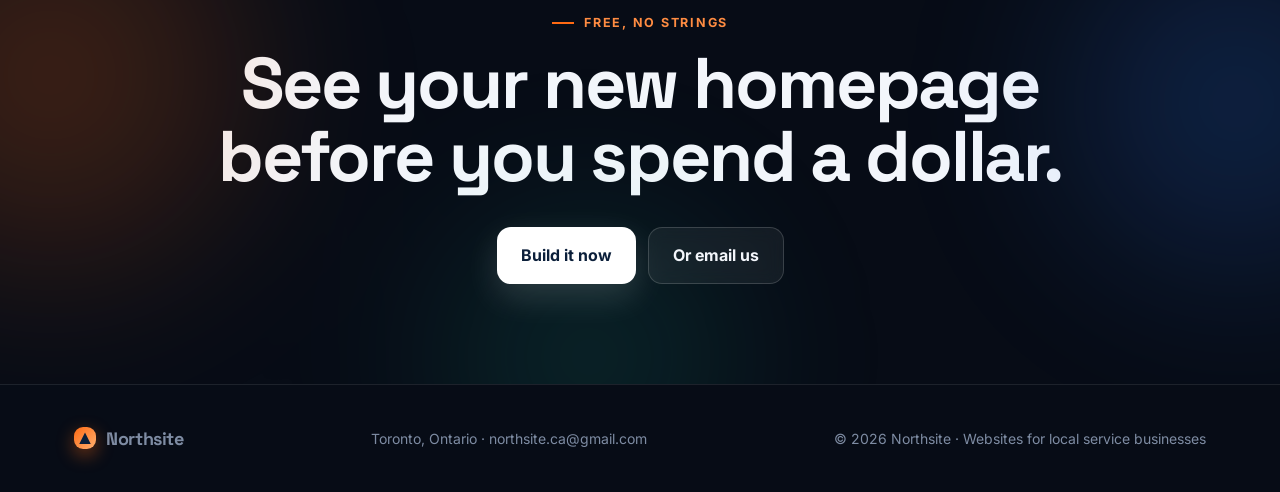
==== commit 3cdcba89: "Update index.html" ====
--- a/index.html
+++ b/index.html
@@ -3,273 +3,250 @@
 <head>
 <meta charset="utf-8">
 <meta name="viewport" content="width=device-width,initial-scale=1">
+<title>Northsite — websites that get local businesses found on Google and in AI answers</title>
+<meta name="description" content="Northsite builds fast, premium websites for GTA service businesses and makes them readable to Google, ChatGPT and Siri. See your homepage before you pay a dollar.">
 <link rel="canonical" href="https://northsite.ca/">
-<meta property="og:title" content="Northsite — websites for GTA trade contractors">
-<meta property="og:description" content="Websites that get contractors found — on Google and in AI answers. Free homepage before you pay.">
-<script type="application/ld+json">{"@context":"https://schema.org","@type":"ProfessionalService","name":"Northsite","url":"https://northsite.ca/","email":"northsite.ca@gmail.com","description":"Websites and AI-search visibility for trade contractors in the Greater Toronto Area.","areaServed":{"@type":"AdministrativeArea","name":"Greater Toronto Area"},"address":{"@type":"PostalAddress","addressLocality":"Toronto","addressRegion":"ON","addressCountry":"CA"},"priceRange":"$199–$4,900"}</script>
-<title>Northsite</title>
-<meta name="description" content="Websites that get GTA trade contractors found — on Google and in AI answers.">
-<link rel="preconnect" href="https://fonts.googleapis.com">
-<link rel="stylesheet" href="https://fonts.googleapis.com/css2?family=Barlow+Condensed:wght@600;700;800&family=IBM+Plex+Sans:ital,wght@0,400;0,500;0,600;1,400&family=IBM+Plex+Mono:wght@400;500&display=swap">
+<meta property="og:title" content="Northsite — see your new homepage before you pay">
+<meta property="og:description" content="Premium websites for Toronto-area service businesses, built to be recommended by Google and ChatGPT. Free homepage first, $2,450 flat, live in 5 days.">
+<meta property="og:url" content="https://northsite.ca/">
+<meta name="theme-color" content="#070C16">
+<script type="application/ld+json">{"@context":"https://schema.org","@type":"ProfessionalService","name":"Northsite","url":"https://northsite.ca/","email":"northsite.ca@gmail.com","description":"Websites and AI-search visibility for local service businesses in the Greater Toronto Area.","areaServed":{"@type":"AdministrativeArea","name":"Greater Toronto Area"},"address":{"@type":"PostalAddress","addressLocality":"Toronto","addressRegion":"ON","addressCountry":"CA"},"priceRange":"$199–$4,900","makesOffer":[{"@type":"Offer","name":"AI Visibility Kit","price":"199","priceCurrency":"CAD"},{"@type":"Offer","name":"Launch website","price":"2450","priceCurrency":"CAD"},{"@type":"Offer","name":"Growth website","price":"4900","priceCurrency":"CAD"}]}</script>
+<link rel="preconnect" href="https://fonts.googleapis.com"><link rel="preconnect" href="https://fonts.gstatic.com" crossorigin>
+<link rel="stylesheet" href="https://fonts.googleapis.com/css2?family=Space+Grotesk:wght@500;600;700&family=Inter:wght@400;500;600;700&display=swap">
 <style>
-:root{
-  --bg:#F7F5F0; --bg2:#EEEAE1; --ink:#14202E; --ink2:#4A5668; --mute:#7C8798;
-  --navy:#0B1F3A; --navy2:#142D52; --on-navy:#F7F5F0; --on-navy2:#B7C3D6;
-  --accent:#FF6A13; --accent-ink:#1A0B00; --line:#D9D3C6; --pass:#1F8A4C; --fail:#C8321E;
-  --card:#FFFFFF;
-}
-@media (prefers-color-scheme: dark){
-  :root:not([data-theme="light"]){
-    --bg:#0E1622; --bg2:#152033; --ink:#EEF1F5; --ink2:#B7C3D6; --mute:#8593A8;
-    --navy:#0A1830; --navy2:#122644; --line:#2A3A54; --card:#152033; --pass:#3DBB72; --fail:#F0644E;
-  }
-}
-:root[data-theme="dark"]{
-  --bg:#0E1622; --bg2:#152033; --ink:#EEF1F5; --ink2:#B7C3D6; --mute:#8593A8;
-  --navy:#0A1830; --navy2:#122644; --line:#2A3A54; --card:#152033; --pass:#3DBB72; --fail:#F0644E;
-}
-*{box-sizing:border-box}
-body{margin:0;background:var(--bg);color:var(--ink);font-family:"IBM Plex Sans",system-ui,-apple-system,Segoe UI,sans-serif;font-size:17px;line-height:1.55;-webkit-font-smoothing:antialiased}
-h1,h2,h3{font-family:"Barlow Condensed","Arial Narrow",Impact,sans-serif;text-wrap:balance;margin:0;line-height:1.02;letter-spacing:-.005em}
-h1{font-size:clamp(44px,7vw,84px);font-weight:800;text-transform:uppercase}
-h2{font-size:clamp(34px,4.5vw,54px);font-weight:700;text-transform:uppercase}
-h3{font-size:24px;font-weight:700}
-p{margin:0}
-a{color:inherit}
-.wrap{max-width:1120px;margin:0 auto;padding:0 24px}
-.eyebrow{font-family:"IBM Plex Mono",ui-monospace,monospace;font-size:12.5px;letter-spacing:.14em;text-transform:uppercase;color:var(--mute)}
-.btn{display:inline-flex;align-items:center;gap:10px;background:var(--accent);color:var(--accent-ink);font-weight:600;text-decoration:none;padding:15px 22px;border-radius:4px;font-size:16px;border:0;cursor:pointer}
-.btn:hover{filter:brightness(1.06)} .btn:focus-visible{outline:3px solid var(--ink);outline-offset:3px}
-.btn.ghost{background:transparent;color:inherit;border:1.5px solid currentColor}
-nav{display:flex;align-items:center;justify-content:space-between;padding:22px 0}
-.logo{font-family:"Barlow Condensed",sans-serif;font-weight:800;font-size:28px;letter-spacing:.02em;text-transform:uppercase;text-decoration:none;display:flex;align-items:center;gap:8px}
-.logo i{display:inline-block;width:14px;height:14px;background:var(--accent);clip-path:polygon(50% 0,100% 100%,0 100%)}
-nav .links{display:flex;gap:26px;font-size:15px;font-weight:500}
-nav .links a{text-decoration:none;color:var(--ink2)} nav .links a:hover{color:var(--ink)}
-@media(max-width:700px){nav .links{display:none}}
-.hero{padding:56px 0 64px;display:grid;grid-template-columns:1.15fr .85fr;gap:48px;align-items:center}
-@media(max-width:860px){.hero{grid-template-columns:1fr;gap:36px}}
-.hero .lede{font-size:20px;color:var(--ink2);max-width:34em;margin-top:22px}
-.hero .cta{display:flex;gap:14px;flex-wrap:wrap;margin-top:30px;align-items:center}
-.hero .fine{font-size:14px;color:var(--mute);margin-top:14px}
-.hl{background:linear-gradient(transparent 62%,var(--accent) 62%,var(--accent) 92%,transparent 92%);padding:0 .06em}
-.report{background:var(--card);border:1px solid var(--line);border-radius:6px;box-shadow:0 20px 50px -30px rgba(11,31,58,.35);font-family:"IBM Plex Mono",ui-monospace,monospace;font-size:13.5px;overflow:hidden}
-.report header{background:var(--navy);color:var(--on-navy);padding:14px 18px;display:flex;justify-content:space-between;align-items:center}
-.report header b{font-family:"Barlow Condensed",sans-serif;font-size:18px;letter-spacing:.06em;text-transform:uppercase;font-weight:700}
-.report header span{color:var(--on-navy2);font-size:12px}
-.report .q{padding:16px 18px;border-bottom:1px solid var(--line);color:var(--ink2)}
-.report .q em{font-style:normal;color:var(--ink)}
-.report table{width:100%;border-collapse:collapse}
-.report td{padding:11px 18px;border-bottom:1px solid var(--line);vertical-align:top}
-.report td:first-child{width:38px;color:var(--mute)}
-.report td:last-child{text-align:right;white-space:nowrap;font-weight:500}
-.report tr:last-child td{border-bottom:0}
-.tag{display:inline-block;padding:2px 8px;border-radius:3px;font-size:11.5px;letter-spacing:.08em;text-transform:uppercase}
-.tag.pass{background:color-mix(in srgb,var(--pass) 14%,transparent);color:var(--pass)}
-.tag.fail{background:color-mix(in srgb,var(--fail) 14%,transparent);color:var(--fail)}
-.report .you{background:color-mix(in srgb,var(--fail) 7%,transparent)}
-.report footer{padding:14px 18px;font-size:12.5px;color:var(--mute);border-top:1px dashed var(--line)}
-.band{background:var(--navy);color:var(--on-navy);padding:64px 0}
-.band .eyebrow{color:var(--on-navy2)}
-.band p{color:var(--on-navy2)}
-.stats{display:grid;grid-template-columns:repeat(3,1fr);gap:28px;margin-top:36px}
-@media(max-width:700px){.stats{grid-template-columns:1fr}}
-.stat b{display:block;font-family:"Barlow Condensed",sans-serif;font-size:56px;font-weight:800;line-height:1;color:var(--on-navy);font-variant-numeric:tabular-nums}
-.stat span{display:block;margin-top:8px;font-size:15px;color:var(--on-navy2);max-width:22em}
-section{padding:72px 0}
-.sec-head{max-width:40em;margin-bottom:40px}
-.sec-head p{margin-top:14px;color:var(--ink2);font-size:18px}
-.offers{display:grid;grid-template-columns:repeat(3,1fr);gap:18px}
-@media(max-width:860px){.offers{grid-template-columns:1fr}}
-.offer{background:var(--card);border:1px solid var(--line);padding:26px;display:flex;flex-direction:column;gap:14px;border-radius:6px}
-.offer.lead{border-color:var(--accent);box-shadow:0 0 0 3px color-mix(in srgb,var(--accent) 25%,transparent)}
-.offer .price{font-family:"Barlow Condensed",sans-serif;font-size:44px;font-weight:800;line-height:1;font-variant-numeric:tabular-nums}
-.offer .price small{font-family:"IBM Plex Sans",sans-serif;font-size:14px;font-weight:500;color:var(--mute);margin-left:6px}
-.offer ul{margin:0;padding:0;list-style:none;display:flex;flex-direction:column;gap:8px;color:var(--ink2);font-size:15.5px}
-.offer li{padding-left:20px;position:relative}
-.offer li::before{content:"";position:absolute;left:0;top:9px;width:10px;height:10px;background:var(--accent);clip-path:polygon(50% 0,100% 100%,0 100%)}
-.offer .btn{margin-top:auto;justify-content:center}
-.steps{display:grid;grid-template-columns:repeat(5,1fr);gap:0;border-top:2px solid var(--ink)}
-@media(max-width:860px){.steps{grid-template-columns:1fr}}
-.step{padding:22px 18px 22px 0;border-right:1px solid var(--line)}
-.step:last-child{border-right:0}
-@media(max-width:860px){.step{border-right:0;border-bottom:1px solid var(--line);padding-right:0}}
-.step .day{font-family:"Barlow Condensed",sans-serif;font-size:30px;font-weight:800;color:var(--accent);line-height:1}
-.step h3{font-size:20px;margin-top:8px}
-.step p{margin-top:8px;color:var(--ink2);font-size:15px}
-.faq{display:grid;grid-template-columns:1fr 1fr;gap:28px 40px}
-@media(max-width:760px){.faq{grid-template-columns:1fr}}
-.faq h3{font-size:22px;margin-bottom:8px}
-.faq p{color:var(--ink2);font-size:16px}
-.contact{background:var(--bg2);border-radius:8px;padding:44px;display:grid;grid-template-columns:1.2fr .8fr;gap:32px;align-items:center}
-@media(max-width:760px){.contact{grid-template-columns:1fr;padding:28px}}
-.contact .big{font-family:"Barlow Condensed",sans-serif;font-size:clamp(30px,4vw,44px);font-weight:700;text-transform:uppercase;line-height:1.05}
-.contact p{margin-top:12px;color:var(--ink2)}
-.contact .box{background:var(--card);border:1px solid var(--line);padding:22px;border-radius:6px;font-size:15px}
-.contact .box a{display:block;font-weight:600;text-decoration:none;font-size:18px;margin-top:6px}
-.contact .box .k{color:var(--mute);font-size:13px;text-transform:uppercase;letter-spacing:.1em;font-family:"IBM Plex Mono",monospace}
-footer.site{padding:36px 0 48px;color:var(--mute);font-size:14px;display:flex;justify-content:space-between;flex-wrap:wrap;gap:12px;border-top:1px solid var(--line)}
-@media (prefers-reduced-motion:no-preference){
-  .report tr.you td{animation:flash 2.4s ease-in-out 1s 2}
-  @keyframes flash{50%{background:color-mix(in srgb,var(--fail) 18%,transparent)}}
-}
+:root{--bg:#070C16;--bg2:#0B1424;--panel:#0F1B30;--ink:#F3F6FB;--ink2:#B6C2D6;--mute:#7E8CA3;--line:rgba(255,255,255,.09);--o:#FF6A13;--o2:#FF8C42;--blue:#2F7BFF;--teal:#19C6A6;--r:20px}
+*{box-sizing:border-box}html{scroll-behavior:smooth}
+body{margin:0;background:var(--bg);color:var(--ink);font-family:Inter,system-ui,-apple-system,"Segoe UI",sans-serif;font-size:17px;line-height:1.55;-webkit-font-smoothing:antialiased;overflow-x:hidden}
+h1,h2,h3,.sg{font-family:"Space Grotesk",Inter,sans-serif;letter-spacing:-.03em;line-height:1.02;margin:0;text-wrap:balance}
+h1{font-size:clamp(34px,4.4vw,62px);font-weight:700}h2{font-size:clamp(32px,4.4vw,56px);font-weight:700}h3{font-size:22px;font-weight:600;letter-spacing:-.01em}
+p{margin:0}a{color:inherit}
+.wrap{max-width:1180px;margin:0 auto;padding:0 24px}
+.kicker{display:inline-flex;align-items:center;gap:10px;font-size:12.5px;font-weight:700;letter-spacing:.14em;text-transform:uppercase;color:var(--o2)}.kicker:before{content:"";width:22px;height:2px;background:var(--o)}
+.sub{color:var(--ink2);font-size:18px;max-width:40em;margin-top:16px;text-wrap:pretty}
+.btn{display:inline-flex;align-items:center;gap:10px;background:var(--o);color:#140700;font-weight:700;text-decoration:none;padding:15px 24px;border-radius:14px;font-size:16px;border:0;cursor:pointer;position:relative;overflow:hidden;transition:transform .2s,box-shadow .2s;box-shadow:0 12px 34px rgba(255,106,19,.35);font-family:inherit}
+.btn:after{content:"";position:absolute;inset:0;background:linear-gradient(120deg,transparent 30%,rgba(255,255,255,.35) 50%,transparent 70%);transform:translateX(-120%);transition:transform .6s}.btn:hover:after{transform:translateX(120%)}.btn:hover{transform:translateY(-2px);box-shadow:0 18px 44px rgba(255,106,19,.45)}
+.btn svg{width:18px;height:18px}
+.btn.ghost{background:rgba(255,255,255,.06);color:var(--ink);border:1px solid rgba(255,255,255,.16);box-shadow:none;backdrop-filter:blur(8px)}.btn.ghost:hover{background:rgba(255,255,255,.1);box-shadow:none}
+.btn.white{background:#fff;color:#0B1F3A;box-shadow:0 12px 34px rgba(255,255,255,.15)}
+/* nav */
+.nav{position:sticky;top:0;z-index:50;transition:background .3s,border-color .3s;border-bottom:1px solid transparent}
+.nav.solid{background:rgba(7,12,22,.72);backdrop-filter:blur(16px) saturate(1.4);-webkit-backdrop-filter:blur(16px) saturate(1.4);border-color:var(--line)}
+.nav .wrap{display:flex;align-items:center;justify-content:space-between;padding:16px 24px;gap:16px}
+.logo{display:flex;align-items:center;gap:10px;text-decoration:none;font-family:"Space Grotesk";font-weight:700;font-size:22px;letter-spacing:-.02em}
+.logo i{width:30px;height:30px;border-radius:9px;background:linear-gradient(135deg,var(--o),#FFB070);display:grid;place-items:center;position:relative;box-shadow:0 6px 18px rgba(255,106,19,.45)}.logo i:after{content:"";width:12px;height:12px;background:#0B1F3A;clip-path:polygon(50% 0,100% 100%,0 100%)}
+.nav .links{display:flex;gap:28px;font-size:14.5px;font-weight:500;color:var(--ink2)}.nav .links a{text-decoration:none;transition:color .2s}.nav .links a:hover{color:#fff}
+.nav .right{display:flex;gap:10px;align-items:center}.nav .btn{padding:11px 16px;font-size:14px}
+.nav .btn .sm{display:none}@media(max-width:900px){.nav .links{display:none}.nav .wrap{padding:12px 18px}.wrap{padding:0 18px}.nav .btn .lg{display:none}.nav .btn .sm{display:inline}}
+/* hero */
+.hero{position:relative;overflow:hidden;padding:80px 0 60px;min-height:calc(100vh - 70px);display:flex;align-items:center}
+.aurora{position:absolute;inset:-20% -10%;z-index:0;filter:blur(70px);opacity:.75;pointer-events:none}
+.aurora i{position:absolute;border-radius:50%;mix-blend-mode:screen;animation:drift 18s ease-in-out infinite alternate}
+.aurora i:nth-child(1){width:52vw;height:52vw;left:-10%;top:-10%;background:radial-gradient(circle,#FF6A13 0%,rgba(255,106,19,0) 60%);opacity:.55}
+.aurora i:nth-child(2){width:46vw;height:46vw;right:-8%;top:0;background:radial-gradient(circle,#2F7BFF 0%,rgba(47,123,255,0) 60%);opacity:.5;animation-delay:-6s}
+.aurora i:nth-child(3){width:40vw;height:40vw;left:30%;bottom:-20%;background:radial-gradient(circle,#19C6A6 0%,rgba(25,198,166,0) 60%);opacity:.35;animation-delay:-12s}
+@keyframes drift{0%{transform:translate(0,0) scale(1)}50%{transform:translate(6vw,-4vw) scale(1.12)}100%{transform:translate(-4vw,5vw) scale(.95)}}
+.grid-bg{position:absolute;inset:0;z-index:0;background-image:linear-gradient(rgba(255,255,255,.045) 1px,transparent 1px),linear-gradient(90deg,rgba(255,255,255,.045) 1px,transparent 1px);background-size:56px 56px;mask-image:radial-gradient(ellipse 70% 60% at 50% 40%,#000 30%,transparent 100%);pointer-events:none}
+.grain{position:absolute;inset:0;z-index:0;opacity:.07;pointer-events:none;background-image:url("data:image/svg+xml,%3Csvg xmlns='http://www.w3.org/2000/svg' width='160' height='160'%3E%3Cfilter id='n'%3E%3CfeTurbulence baseFrequency='.9' numOctaves='2' stitchTiles='stitch'/%3E%3C/filter%3E%3Crect width='100%25' height='100%25' filter='url(%23n)'/%3E%3C/svg%3E")}
+.hero .wrap{position:relative;z-index:2;display:grid;grid-template-columns:1.1fr .9fr;gap:56px;align-items:center;width:100%}
+@media(max-width:960px){.hero{min-height:0;padding:56px 0 40px}.hero .wrap{grid-template-columns:1fr;gap:40px}}
+.pill{display:inline-flex;align-items:center;gap:10px;background:rgba(255,255,255,.06);border:1px solid rgba(255,255,255,.12);padding:8px 14px 8px 10px;border-radius:999px;font-size:13px;font-weight:600;color:var(--ink2);backdrop-filter:blur(8px)}
+.pill b{width:8px;height:8px;border-radius:50%;background:var(--teal);box-shadow:0 0 0 0 rgba(25,198,166,.6);animation:pulse 2s infinite}
+@keyframes pulse{70%{box-shadow:0 0 0 9px rgba(25,198,166,0)}100%{box-shadow:0 0 0 0 rgba(25,198,166,0)}}
+.hero h1{margin-top:22px}.hero h1 .tw{color:var(--o2);border-bottom:3px solid rgba(255,106,19,.5)}
+.hero h1 .cur{display:inline-block;width:.06em;height:.9em;background:var(--o2);vertical-align:-.08em;margin-left:2px;animation:blink 1s steps(2) infinite}@keyframes blink{50%{opacity:0}}
+.hero .lede{font-size:clamp(17px,1.5vw,20px);color:var(--ink2);max-width:33em;margin-top:22px;text-wrap:pretty}
+.hero .cta{display:flex;gap:12px;flex-wrap:wrap;margin-top:32px;align-items:center}
+.hero .fine{margin-top:16px;font-size:14px;color:var(--mute)}
+.proof{display:flex;gap:26px;flex-wrap:wrap;margin-top:34px;font-size:13.5px;color:var(--ink2);font-weight:500}.proof span{display:inline-flex;gap:8px;align-items:center}.proof svg{width:16px;height:16px;color:var(--teal)}
+/* phone demo */
+.demo{position:relative;justify-self:center;width:min(310px,100%)}.demo .phone{position:relative;z-index:1}
+.phone{position:relative;width:100%;aspect-ratio:9/19;border-radius:44px;background:#0a0f1a;border:1px solid rgba(255,255,255,.14);box-shadow:0 60px 120px rgba(0,0,0,.6),0 0 0 8px rgba(255,255,255,.04),inset 0 0 0 2px rgba(255,255,255,.06);padding:12px;animation:floaty 8s ease-in-out infinite}
+@keyframes floaty{50%{transform:translateY(-10px)}}
+.phone .screen{position:relative;width:100%;height:100%;border-radius:34px;overflow:hidden;background:#111}
+.phone .notch{position:absolute;top:10px;left:50%;translate:-50% 0;width:34%;height:26px;background:#0a0f1a;border-radius:20px;z-index:3}
+.phone iframe{width:390px;height:844px;border:0;transform-origin:0 0;position:absolute;left:0;top:0;pointer-events:none;background:#fff}
+.demo .tag{position:absolute;z-index:2;left:-150px;top:70px;background:rgba(15,27,48,.85);border:1px solid var(--line);backdrop-filter:blur(10px);padding:12px 14px;border-radius:14px;font-size:13px;box-shadow:0 20px 40px rgba(0,0,0,.4);animation:floaty 8s ease-in-out -3s infinite;max-width:210px}
+.demo .tag b{display:block;font-family:"Space Grotesk";font-size:15px;margin-bottom:2px}.demo .tag.t2{left:auto;right:-150px;top:auto;bottom:110px;animation-delay:-5s}
+.demo .tag em{font-style:normal;color:var(--teal)}
+@media(max-width:960px){.demo .tag{left:-6px;top:40px}.demo .tag.t2{right:-6px;bottom:70px}}
+/* ticker */
+.ticker{border-top:1px solid var(--line);border-bottom:1px solid var(--line);padding:16px 0;overflow:hidden;background:rgba(255,255,255,.02)}
+.ticker .track{display:flex;gap:40px;width:max-content;white-space:nowrap;animation:tick 60s linear infinite;font-size:14px;font-weight:600;color:var(--ink2);letter-spacing:.04em;text-transform:uppercase}.ticker span:before{content:"✦";color:var(--o);margin-right:40px;font-size:11px}
+@keyframes tick{to{transform:translateX(-50%)}}
+/* sections */
+section{padding:100px 0;position:relative}@media(max-width:900px){section{padding:70px 0}}
+.head{display:grid;grid-template-columns:1fr 1fr;gap:40px;align-items:end;margin-bottom:48px}@media(max-width:900px){.head{grid-template-columns:1fr;gap:16px}}
+/* AI check */
+.check{display:grid;grid-template-columns:1fr 1fr;gap:56px;align-items:center}@media(max-width:960px){.check{grid-template-columns:1fr}}
+.chat{background:var(--panel);border:1px solid var(--line);border-radius:var(--r);padding:22px;box-shadow:0 40px 80px rgba(0,0,0,.4);position:relative;overflow:hidden}
+.chat:before{content:"";position:absolute;inset:0;background:radial-gradient(500px 200px at 100% 0%,rgba(47,123,255,.18),transparent 60%);pointer-events:none}
+.chat .row{display:flex;gap:12px;margin-bottom:16px;position:relative}.chat .av{flex:none;width:32px;height:32px;border-radius:10px;display:grid;place-items:center;font-size:12px;font-weight:800}.chat .u .av{background:rgba(255,255,255,.1)}.chat .a .av{background:#10A37F;color:#fff}
+.chat .bub{background:rgba(255,255,255,.05);border:1px solid var(--line);padding:12px 14px;border-radius:14px;font-size:15px;line-height:1.5;flex:1}
+.chat .ans{font-family:"Space Grotesk";font-size:15px}.chat ol{margin:8px 0 0;padding-left:20px;display:grid;gap:6px}.chat li{opacity:0;transform:translateX(-6px);transition:.4s}.chat li.in{opacity:1;transform:none}
+.chat .miss{margin-top:12px;padding:10px 12px;border-radius:10px;background:rgba(200,50,30,.14);border:1px solid rgba(240,100,78,.35);color:#FFB4A6;font-size:13.5px;display:flex;gap:8px;align-items:center;opacity:0;transition:.5s .2s}.chat .miss.in{opacity:1}
+.chat .fix{margin-top:12px;padding:10px 12px;border-radius:10px;background:rgba(25,198,166,.12);border:1px solid rgba(25,198,166,.4);color:#8FF0D9;font-size:13.5px;display:none;gap:8px;align-items:center}
+.chat.fixed .miss{display:none}.chat.fixed .fix{display:flex}.chat .you{color:var(--o2);font-weight:700}
+.toggle{display:inline-flex;background:rgba(255,255,255,.06);border:1px solid var(--line);border-radius:999px;padding:4px;margin-top:18px;font-size:13.5px;font-weight:600}.toggle button{border:0;background:transparent;color:var(--ink2);padding:8px 16px;border-radius:999px;cursor:pointer;font:inherit;font-weight:600}.toggle button.on{background:var(--o);color:#140700}
+.feat{display:grid;gap:18px;margin-top:28px}.feat div{display:flex;gap:14px;align-items:flex-start}.feat i{flex:none;width:34px;height:34px;border-radius:10px;background:rgba(255,106,19,.14);color:var(--o2);display:grid;place-items:center;font-style:normal}.feat i svg{width:18px;height:18px}.feat b{display:block;font-family:"Space Grotesk";font-size:17px}.feat span{color:var(--ink2);font-size:15px}
+/* builder */
+.builder{background:linear-gradient(180deg,var(--bg2),var(--bg));border-top:1px solid var(--line);border-bottom:1px solid var(--line)}
+.bgrid{display:grid;grid-template-columns:1fr 1fr;gap:56px;align-items:center}@media(max-width:960px){.bgrid{grid-template-columns:1fr}}
+.form{background:var(--panel);border:1px solid var(--line);border-radius:var(--r);padding:26px;display:grid;gap:12px;box-shadow:0 40px 80px rgba(0,0,0,.4)}
+.form label{font-size:12.5px;font-weight:700;letter-spacing:.08em;text-transform:uppercase;color:var(--mute)}
+.form input,.form select{width:100%;background:rgba(255,255,255,.05);border:1px solid rgba(255,255,255,.12);color:var(--ink);padding:14px;border-radius:12px;font:inherit;font-size:16px}.form input:focus,.form select:focus{outline:2px solid rgba(255,106,19,.6);border-color:var(--o)}.form select option{color:#111}
+.form .two{display:grid;grid-template-columns:1fr 1fr;gap:12px}@media(max-width:560px){.form .two{grid-template-columns:1fr}}
+.form .out{font-size:13.5px;color:var(--mute);text-align:center}.form .out a{color:var(--teal)}
+.showcase{display:grid;grid-template-columns:repeat(4,1fr);gap:12px;margin-top:44px}@media(max-width:900px){.showcase{grid-template-columns:repeat(2,1fr)}}
+.showcase a{position:relative;display:block;aspect-ratio:4/3;border-radius:16px;overflow:hidden;text-decoration:none;border:1px solid var(--line);background:#111}
+.showcase .im{position:absolute;inset:0;background-size:cover;background-position:center;transition:transform .8s;filter:saturate(.9)}.showcase a:hover .im{transform:scale(1.07)}
+.showcase .cap{position:absolute;inset:auto 0 0 0;padding:40px 14px 12px;background:linear-gradient(transparent,rgba(0,0,0,.8));font-weight:700;font-size:14px}.showcase .cap small{display:block;font-weight:500;color:var(--ink2);font-size:12px}
+.showcase .go{position:absolute;top:12px;right:12px;width:32px;height:32px;border-radius:50%;background:rgba(255,255,255,.14);backdrop-filter:blur(8px);display:grid;place-items:center;font-size:14px;transition:.2s}.showcase a:hover .go{background:var(--o);color:#140700}
+/* pricing */
+.plans{display:grid;grid-template-columns:repeat(3,1fr);gap:18px;margin-top:48px;align-items:stretch}@media(max-width:960px){.plans{grid-template-columns:1fr}}
+.plan{position:relative;background:var(--panel);border:1px solid var(--line);border-radius:var(--r);padding:30px;display:flex;flex-direction:column;gap:18px;transition:transform .25s,border-color .25s}.plan:hover{transform:translateY(-6px);border-color:rgba(255,255,255,.2)}
+.plan:before{content:"";position:absolute;inset:-1px;border-radius:inherit;padding:1px;background:radial-gradient(300px 200px at var(--mx,50%) var(--my,0%),rgba(255,255,255,.35),transparent 60%);-webkit-mask:linear-gradient(#000 0 0) content-box,linear-gradient(#000 0 0);-webkit-mask-composite:xor;mask-composite:exclude;pointer-events:none;opacity:0;transition:opacity .3s}.plan:hover:before{opacity:1}
+.plan.lead{background:linear-gradient(180deg,#132244,#0F1B30);border-color:rgba(255,106,19,.45);box-shadow:0 40px 90px rgba(255,106,19,.12)}
+.plan .badge{position:absolute;top:-13px;left:26px;background:var(--o);color:#140700;font-size:11.5px;font-weight:800;letter-spacing:.1em;text-transform:uppercase;padding:6px 12px;border-radius:999px}
+.plan .name{font-size:13px;font-weight:700;letter-spacing:.1em;text-transform:uppercase;color:var(--mute)}.plan h3{font-size:24px;margin-top:6px}
+.plan .price{font-family:"Space Grotesk";font-size:48px;font-weight:700;letter-spacing:-.04em;line-height:1}.plan .price small{font-size:14px;color:var(--mute);font-weight:500;letter-spacing:0;margin-left:8px;font-family:Inter}
+.plan ul{list-style:none;padding:0;margin:0;display:grid;gap:10px;align-content:start;color:var(--ink2);font-size:15px;flex:1}.plan li{display:flex;gap:10px;align-items:flex-start}.plan li:before{content:"";flex:none;width:18px;height:18px;border-radius:50%;background:rgba(25,198,166,.15);margin-top:3px;background-image:url("data:image/svg+xml,%3Csvg xmlns='http://www.w3.org/2000/svg' viewBox='0 0 24 24' fill='none' stroke='%2319C6A6' stroke-width='3' stroke-linecap='round' stroke-linejoin='round'%3E%3Cpath d='M20 6 9 17l-5-5'/%3E%3C/svg%3E");background-size:11px;background-repeat:no-repeat;background-position:center}
+.plan .btn{justify-content:center}
+.care{margin-top:22px;color:var(--ink2);font-size:15px;max-width:60em}.care b{color:var(--ink)}
+/* kit */
+.kit{background:linear-gradient(135deg,#0B1F3A,#0F1B30 60%,#1A1330);border:1px solid var(--line);border-radius:var(--r);padding:44px;display:grid;grid-template-columns:1.3fr .7fr;gap:40px;align-items:center;position:relative;overflow:hidden}
+.kit:before{content:"";position:absolute;width:520px;height:520px;right:-160px;top:-200px;background:radial-gradient(circle,rgba(47,123,255,.35),transparent 60%);pointer-events:none}
+@media(max-width:900px){.kit{grid-template-columns:1fr;padding:28px}}
+.kit .box{background:rgba(255,255,255,.05);border:1px solid var(--line);border-radius:16px;padding:22px;text-align:center;position:relative}.kit .box .p{font-family:"Space Grotesk";font-size:44px;font-weight:700}.kit .box small{display:block;color:var(--mute);font-size:13px;margin-top:8px}
+.kit ul{margin:18px 0 0;padding:0;list-style:none;display:grid;gap:8px;color:var(--ink2);font-size:15px}.kit li:before{content:"→ ";color:var(--o2)}
+/* process */
+.steps{position:relative;display:grid;grid-template-columns:repeat(5,1fr);gap:14px;margin-top:48px}@media(max-width:960px){.steps{grid-template-columns:1fr 1fr}}@media(max-width:560px){.steps{grid-template-columns:1fr}}
+.steps:before{content:"";position:absolute;left:0;right:0;top:26px;height:2px;background:linear-gradient(90deg,var(--o),var(--blue),var(--teal));transform:scaleX(0);transform-origin:left;transition:transform 1.6s ease .2s}.steps.in:before{transform:scaleX(1)}@media(max-width:960px){.steps:before{display:none}}
+.step{background:var(--panel);border:1px solid var(--line);border-radius:16px;padding:22px;position:relative}.step .d{width:52px;height:52px;border-radius:50%;background:var(--bg);border:2px solid var(--o);display:grid;place-items:center;font-family:"Space Grotesk";font-weight:700;font-size:13px;color:var(--o2);margin:-48px 0 14px;position:relative}.step b{display:block;font-family:"Space Grotesk";font-size:18px;margin-bottom:6px}.step p{color:var(--ink2);font-size:14.5px}
+@media(max-width:960px){.step .d{margin-top:0}}
+/* stats */
+.stats{display:grid;grid-template-columns:repeat(3,1fr);gap:18px;margin-top:48px}@media(max-width:700px){.stats{grid-template-columns:1fr}}
+.stat{border:1px solid var(--line);border-radius:16px;padding:26px;background:rgba(255,255,255,.02)}.stat b{display:block;font-family:"Space Grotesk";font-size:52px;font-weight:700;letter-spacing:-.04em;color:#fff;line-height:1}.stat span{color:var(--ink2);font-size:15px;display:block;margin-top:10px}
+/* faq */
+.faq{display:grid;grid-template-columns:1fr 1.3fr;gap:56px}@media(max-width:900px){.faq{grid-template-columns:1fr;gap:20px}}
+.faq details{border-top:1px solid var(--line);padding:20px 0}.faq details:last-child{border-bottom:1px solid var(--line)}.faq summary{cursor:pointer;list-style:none;display:flex;justify-content:space-between;gap:20px;font-family:"Space Grotesk";font-size:18px;font-weight:600}.faq summary::-webkit-details-marker{display:none}.faq summary:after{content:"+";color:var(--o2);font-size:24px;line-height:1;transition:transform .2s}.faq details[open] summary:after{transform:rotate(45deg)}.faq details p{color:var(--ink2);margin-top:12px;font-size:15.5px;max-width:44em}
+/* cta */
+.cta-band{text-align:center;position:relative;overflow:hidden}.cta-band .aurora{opacity:.5}
+.cta-band h2{font-size:clamp(36px,5.6vw,72px);max-width:14em;margin:0 auto}.cta-band .btns{display:flex;gap:12px;justify-content:center;flex-wrap:wrap;margin-top:34px}
+footer{border-top:1px solid var(--line);padding:40px 0;color:var(--mute);font-size:14px}footer .wrap{display:flex;justify-content:space-between;flex-wrap:wrap;gap:14px;align-items:center}footer a{text-decoration:none}
+.rv{opacity:0;transform:translateY(24px);transition:opacity .8s ease,transform .8s ease}.rv.in{opacity:1;transform:none}
+@media(prefers-reduced-motion:reduce){.rv{opacity:1;transform:none}.aurora i,.phone,.demo .tag,.ticker .track,.pill b,.hero h1 .cur{animation:none}}
 </style>
 </head>
 <body>
+<div class="nav" id="nav"><div class="wrap"><a class="logo" href="#top"><i></i>Northsite</a><div class="links"><a href="#check">The problem</a><a href="#try">Try it</a><a href="#pricing">Pricing</a><a href="#kit">$199 Kit</a><a href="#how">How it works</a><a href="#faq">FAQ</a></div><div class="right"><a class="btn" href="#try"><span class="lg">Build my free homepage</span><span class="sm">Free homepage</span></a></div></div></div>
+
+<div class="hero" id="top"><div class="aurora"><i></i><i></i><i></i></div><div class="grid-bg"></div><div class="grain"></div>
 <div class="wrap">
-  <nav>
-    <a class="logo" href="#top"><i></i>Northsite</a>
-    <div class="links">
-      <a href="#check">The check</a><a href="#offers">Pricing</a><a href="#kit">$199 Kit</a><a href="#how">How it works</a><a href="#faq">Questions</a><a href="#contact">Contact</a>
-    </div>
-  </nav>
-  <div class="hero" id="top">
-    <div>
-      <div class="eyebrow">Websites for GTA trade contractors</div>
-      <h1 style="margin-top:14px">Someone in your area just asked ChatGPT for a <span class="hl">plumber.</span><br>Were you the answer?</h1>
-      <p class="lede">Homeowners now ask Google, ChatGPT and Siri who to call. Those answers come from your website — or from your competitor's. Northsite builds fast, plain-spoken sites for HVAC, plumbing, electrical and roofing companies, and makes sure the machines can read them.</p>
-      <div class="cta">
-        <a class="btn" href="#contact">Get your free homepage — built before you pay</a>
-        <a class="btn ghost" href="#offers">See pricing</a>
-      </div>
-      <p class="fine">We build your new homepage first, for free, and send you the link. If you like it, we finish the site. If you don't, you owe nothing.</p>
-    </div>
-    <div class="report" id="check" aria-label="Example AI visibility check">
-      <header><b>AI visibility check</b><span>Etobicoke · HVAC · sample</span></header>
-      <div class="q">Asked ChatGPT: <em>"Who's a good furnace repair company near Etobicoke?"</em></div>
-      <table>
-        <tr><td>1</td><td>Competitor A — Mississauga</td><td><span class="tag pass">named</span></td></tr>
-        <tr><td>2</td><td>Competitor B — Etobicoke</td><td><span class="tag pass">named</span></td></tr>
-        <tr><td>3</td><td>Competitor C — Toronto West</td><td><span class="tag pass">named</span></td></tr>
-        <tr class="you"><td>—</td><td><strong>Your company</strong> · 4.8★ · 22 yrs in business</td><td><span class="tag fail">not found</span></td></tr>
-      </table>
-      <footer>Cause: no crawlable service pages, no structured business data, hours &amp; service area missing. Fixable in 5 days.</footer>
-    </div>
-  </div>
-</div>
-<div class="band">
-  <div class="wrap">
-    <div class="eyebrow">Why this matters now</div>
-    <h2 style="margin-top:12px;max-width:16em">The phone book moved into the AI. Most contractor websites weren't built for it.</h2>
-    <div class="stats">
-      <div class="stat"><b>5 days</b><span>from deposit to live site. Not five weeks of "revisions."</span></div>
-      <div class="stat"><b>$0</b><span>until you've seen your new homepage with your own eyes.</span></div>
-      <div class="stat"><b>1 job</b><span>is usually what it takes to pay the whole site off.</span></div>
-    </div>
-  </div>
-</div>
-<section id="offers">
-  <div class="wrap">
-    <div class="sec-head">
-      <div class="eyebrow">Pricing · CAD · no surprises</div>
-      <h2 style="margin-top:12px">Three ways to hire us</h2>
-      <p>Flat prices. Written down. Same for everyone.</p>
-    </div>
-    <div class="offers">
-      <div class="offer">
-        <div><div class="eyebrow">Rescue</div><h3 style="margin-top:6px">Fix what's broken</h3></div>
-        <div class="price">$650</div>
-        <ul>
-          <li>Broken, hacked, or painfully slow WordPress site repaired this week</li>
-          <li>Speed pass: Core Web Vitals in the green</li>
-          <li>Backups, updates, and a plain-English report of what was wrong</li>
-        </ul>
-        <a class="btn ghost" href="https://buy.stripe.com/14A00l3Rd0xw5ajcrt7Re02">Book a rescue — $650</a>
-      </div>
-      <div class="offer lead">
-        <div><div class="eyebrow">Launch site · most contractors</div><h3 style="margin-top:6px">A site that gets you found</h3></div>
-        <div class="price">$2,450<small>one-time</small></div>
-        <ul>
-          <li>5 pages: Home, Services, Service Area, About, Contact</li>
-          <li>Built for phones first — that's where 80% of your calls start</li>
-          <li>Google Business Profile tuned to match the site</li>
-          <li>AI-answer ready: structured data, service pages, hours, area</li>
-          <li>Click-to-call, quote form, reviews pulled in</li>
-          <li>Live in 5 business days</li>
-        </ul>
-        <a class="btn" href="#contact">Start with a free homepage</a>
-      </div>
-      <div class="offer">
-        <div><div class="eyebrow">Growth site</div><h3 style="margin-top:6px">Own your service area</h3></div>
-        <div class="price">$4,900<small>one-time</small></div>
-        <ul>
-          <li>Everything in Launch, plus online booking</li>
-          <li>Pages for each city you serve (Vaughan, Brampton, Oakville…)</li>
-          <li>3 months of monthly service articles the AIs cite</li>
-          <li>Reviews widget and before/after gallery</li>
-        </ul>
-        <a class="btn ghost" href="#contact">Talk about Growth</a>
-      </div>
-    </div>
-    <p style="margin-top:22px;color:var(--ink2);font-size:15.5px;max-width:52em">Every site includes a <strong>Care Plan</strong> at <strong>$149/month</strong> (Growth: $249): hosting, security, unlimited small edits, and a monthly report showing whether Google and the AIs are naming you. Cancel any month. Your site is yours either way.</p>
-  </div>
-</section>
-<section id="kit" style="padding-top:0">
-  <div class="wrap">
-    <div class="contact" style="background:var(--navy);color:var(--on-navy)">
-      <div>
-        <div class="eyebrow" style="color:var(--on-navy2)">Not ready for a new site? Start here · $199</div>
-        <div class="big" style="margin-top:10px">The AI Visibility Kit for your existing website.</div>
-        <p style="color:var(--on-navy2)">We audit your current site, write the structured data that Google, ChatGPT and Siri read, rewrite your page titles and descriptions, and hand you a 10-point Google Business Profile fix list — plus a before/after AI-answer check. Emailed within one business day. Paste it in yourself, or we install it for $149.</p>
-      </div>
-      <div class="box" style="background:var(--card);color:var(--ink)">
-        <div class="k">AI Visibility Kit · $199 CAD + HST</div>
-        <a class="btn" style="margin-top:12px;justify-content:center;display:flex" href="https://buy.stripe.com/eVqfZjdrN4NMbyH3UX7Re06">Get the kit</a>
-        <div style="margin-top:12px;font-size:13px;color:var(--mute)">Secure checkout by Stripe. Delivered by email in 1 business day.</div>
-      </div>
-    </div>
-  </div>
-</section>
-<section id="how" style="padding-top:0">
-  <div class="wrap">
-    <div class="sec-head">
-      <div class="eyebrow">How it works</div>
-      <h2 style="margin-top:12px">Five business days. Here's the schedule.</h2>
-    </div>
-    <div class="steps">
-      <div class="step"><div class="day">Day 0</div><h3>Free homepage</h3><p>We build your new homepage from your public info and send you a link. No call, no deposit.</p></div>
-      <div class="step"><div class="day">Day 1</div><h3>Deposit &amp; details</h3><p>50% deposit. 15-minute call or a text thread — your services, your area, your photos.</p></div>
-      <div class="step"><div class="day">Day 2–3</div><h3>Build</h3><p>All pages, structured data, Google Business Profile alignment, speed tuning.</p></div>
-      <div class="step"><div class="day">Day 4</div><h3>Your review</h3><p>You go through it on your phone. We change what you want changed.</p></div>
-      <div class="step"><div class="day">Day 5</div><h3>Live</h3><p>On your domain. Balance due at launch. Care Plan starts the following month.</p></div>
-    </div>
-  </div>
-</section>
-<section id="faq" style="padding-top:0">
-  <div class="wrap">
-    <div class="sec-head"><div class="eyebrow">Questions contractors ask</div><h2 style="margin-top:12px">Straight answers</h2></div>
-    <div class="faq">
-      <div><h3>I already have a website. Why change it?</h3><p>Most contractor sites were built for 2016 Google. Pull up ChatGPT and ask it for your trade in your town. If it doesn't name you, your site isn't doing its job — and neither is your Google listing.</p></div>
-      <div><h3>Do I own the site?</h3><p>Yes. Your domain, your content, your files. If you leave the Care Plan we hand you everything and help you move it.</p></div>
-      <div><h3>What's "AI-answer ready" actually mean?</h3><p>The site is written and structured so ChatGPT, Google's AI Overviews, Siri and Perplexity can read exactly what you do, where, and when. Service pages per trade, hours and area in machine-readable form, reviews marked up correctly.</p></div>
-      <div><h3>How is the homepage free?</h3><p>It costs us time, not money, and it's the best way to show you what you'd be paying for. About one in five contractors we send one to hires us. That's the whole business.</p></div>
-      <div><h3>Can I get a free homepage if I'm not in the GTA?</h3><p>Yes — we started in Toronto but the work is the same anywhere in Canada. Ask.</p></div>
-      <div><h3>Who's actually building this?</h3><p>Northsite is run end-to-end by an AI system supervised by a Toronto operator. That's why we can build a homepage before you pay and still turn a full site around in five days.</p></div>
-    </div>
-  </div>
-</section>
-<section id="contact" style="padding-top:0">
-  <div class="wrap">
-    <div class="contact">
-      <div>
-        <div class="eyebrow">Get your free homepage</div>
-        <div class="big" style="margin-top:10px">Send us your company name and your trade. That's it.</div>
-        <p>We'll reply within one business day with a link to your new homepage. No forms, no sales call.</p>
-      </div>
-      <div class="box">
-        <div class="k">Email</div>
-        <a href="mailto:northsite.ca@gmail.com?subject=Free%20homepage%20for%20my%20company&body=Company%3A%0ATrade%3A%0ACity%3A%0ACurrent%20website%20(if%20any)%3A">Email Northsite</a>
-        <div class="k" style="margin-top:16px">Based in</div>
-        <div style="margin-top:4px">Toronto, Ontario · serving the GTA and all of Canada</div>
-      </div>
-    </div>
-  </div>
-</section>
-<div class="wrap">
-  <footer class="site">
-    <span>© 2026 Northsite · Toronto</span>
-    <span>Prices in CAD, HST extra. Care Plan month-to-month.</span>
-  </footer>
-</div>
+<div>
+<span class="pill"><b></b>Now booking September builds · Toronto &amp; GTA</span>
+<h1>Someone just asked ChatGPT for a <span class="tw" id="tw">plumber in Etobicoke</span><span class="cur"></span><br>Were you the answer?</h1>
+<p class="lede">Homeowners now ask Google, ChatGPT and Siri who to call. Northsite builds premium, fast websites for local service businesses — and makes sure the machines can read them. We build your homepage first. You pay nothing until you've seen it.</p>
+<div class="cta"><a class="btn" href="#try"><svg viewBox="0 0 24 24" fill="none" stroke="currentColor" stroke-width="2.4" stroke-linecap="round" stroke-linejoin="round"><path d="M13 2 3 14h8l-1 8 10-12h-8z"/></svg>Build my free homepage</a><a class="btn ghost" href="#pricing">See pricing</a></div>
+<div class="proof"><span><svg viewBox="0 0 24 24" fill="none" stroke="currentColor" stroke-width="3" stroke-linecap="round" stroke-linejoin="round"><path d="M20 6 9 17l-5-5"/></svg>$0 until you see it</span><span><svg viewBox="0 0 24 24" fill="none" stroke="currentColor" stroke-width="3" stroke-linecap="round" stroke-linejoin="round"><path d="M20 6 9 17l-5-5"/></svg>Live in 5 business days</span><span><svg viewBox="0 0 24 24" fill="none" stroke="currentColor" stroke-width="3" stroke-linecap="round" stroke-linejoin="round"><path d="M20 6 9 17l-5-5"/></svg>$2,450 flat · you own it</span></div>
+</div>
+<div class="demo"><div class="tag"><b>Built from public info</b>Name, trade, city, phone. That's all it takes for the first draft.</div>
+<div class="phone"><div class="notch"></div><div class="screen"><iframe id="ph" title="Live homepage demo" src="/m/?n=Griffiths+Roofing&amp;t=roof&amp;c=Toronto&amp;p=4165550100" loading="lazy"></iframe></div></div>
+<div class="tag t2"><b><em>Real site</em>, not a picture</b>This phone is showing an actual homepage we generate. Yours takes minutes.</div></div>
+</div></div>
+
+<div class="ticker"><div class="track" id="tick"></div></div>
+
+<section id="check"><div class="wrap"><div class="check">
+<div class="rv"><span class="kicker">The problem</span><h2 style="margin-top:14px">The phone book moved into the AI. Most local websites weren't built for it.</h2><p class="sub">When someone asks an AI assistant who to call, the answer is assembled from websites the machine can actually read. If yours is a 2016 template with no structured data, you're not in the conversation — no matter how good your reviews are.</p>
+<div class="feat"><div><i><svg viewBox="0 0 24 24" fill="none" stroke="currentColor" stroke-width="2" stroke-linecap="round" stroke-linejoin="round"><circle cx="11" cy="11" r="7"/><path d="m20 20-3.5-3.5"/></svg></i><div><b>We run the check first</b><span>We ask ChatGPT and Google for your trade in your city and show you exactly who they name.</span></div></div><div><i><svg viewBox="0 0 24 24" fill="none" stroke="currentColor" stroke-width="2" stroke-linecap="round" stroke-linejoin="round"><path d="M4 4h16v16H4z"/><path d="M8 12h8M8 8h8M8 16h5"/></svg></i><div><b>Then we fix the cause</b><span>Service pages per trade, hours and area in machine-readable form, reviews marked up correctly, a Google Business Profile that matches.</span></div></div><div><i><svg viewBox="0 0 24 24" fill="none" stroke="currentColor" stroke-width="2" stroke-linecap="round" stroke-linejoin="round"><path d="M3 17l6-6 4 4 8-8"/><path d="M14 7h7v7"/></svg></i><div><b>And we prove it</b><span>Every Care Plan includes a monthly report showing whether Google and the AIs are naming you.</span></div></div></div></div>
+<div class="rv"><div class="chat" id="chat"><div class="row u"><span class="av">You</span><div class="bub">Who's a good furnace repair company near Etobicoke?</div></div>
+<div class="row a"><span class="av">AI</span><div class="bub"><div class="ans">Here are three well-reviewed options in the area:</div><ol id="ol"><li><span id="n1">Competitor A</span> — Mississauga · 4.7★</li><li><span id="n2">Competitor B</span> — Etobicoke · 4.6★</li><li><span id="n3">Competitor C</span> — Toronto West · 4.8★</li></ol>
+<div class="miss" id="miss">✕ &nbsp;<span><b>Your company</b> · 4.8★ · 22 years in business — <b>not found</b>. No crawlable service pages, no structured data.</span></div>
+<div class="fix">✓ &nbsp;<span><b class="you">Your company</b> now listed first: structured data, service pages and hours the AI can read.</span></div></div></div></div>
+<div class="toggle"><button class="on" id="tb0">Before Northsite</button><button id="tb1">After Northsite</button></div></div>
+</div></div></section>
+
+<section class="builder" id="try"><div class="wrap"><div class="bgrid">
+<div class="rv"><span class="kicker">Try it right now</span><h2 style="margin-top:14px">See your homepage in 10 seconds.</h2><p class="sub">Type your business in. We'll generate a real, working homepage for your trade and city and show it on the phone — the same thing we email to businesses across the GTA every morning. No sign-up, no call.</p>
+<form class="form" id="bf" style="margin-top:28px" onsubmit="return false">
+<div><label>Business name</label><input id="fn" placeholder="e.g. Griffiths Roofing" autocomplete="organization"></div>
+<div class="two"><div><label>What you do</label><select id="ft"><option value="plumb">Plumbing</option><option value="hvac">Heating &amp; cooling</option><option value="electric">Electrical</option><option value="roof" selected>Roofing</option><option value="landscap">Landscaping</option><option value="renov">Renovations</option><option value="fence">Fences &amp; decks</option><option value="paving">Paving</option><option value="window">Windows &amp; doors</option><option value="garage">Garage doors</option><option value="move">Moving</option><option value="clean">Cleaning</option><option value="auto">Auto repair</option><option value="pest">Pest control</option><option value="paint">Painting</option><option value="salon">Hair &amp; beauty</option><option value="clinic">Physio / chiro / massage</option><option value="dental">Dental</option><option value="daycare">Childcare</option><option value="tutor">Tutoring</option><option value="catering">Catering</option><option value="photo">Photography</option><option value="vet">Veterinary</option><option value="account">Accounting</option></select></div><div><label>City</label><input id="fc" placeholder="Toronto" value="Toronto"></div></div>
+<div><label>Phone (shown on the site)</label><input id="fp" placeholder="(416) 555-0100" inputmode="tel"></div>
+<button class="btn" id="fb" type="button" style="justify-content:center">Generate my homepage →</button>
+<div class="out" id="fo">Your link appears here. Open it on your phone, send it to a partner.</div>
+</form></div>
+<div class="rv demo" style="justify-self:center"><div class="phone"><div class="notch"></div><div class="screen"><iframe id="ph2" title="Your generated homepage" src="about:blank" loading="lazy"></iframe></div></div></div>
+</div>
+<div class="head rv" style="margin:80px 0 0"><div><span class="kicker">24 industries, day one</span><h2 style="margin-top:14px">Every trade gets its own look.</h2></div><p class="sub" style="margin:0">Colour, copy, photography and video are tuned per industry — then replaced with your logo, your photos and your real Google reviews before launch.</p></div>
+<div class="showcase rv" id="show"></div>
+</div></section>
+
+<section id="pricing"><div class="wrap"><div class="head rv"><div><span class="kicker">Pricing · CAD · flat</span><h2 style="margin-top:14px">Three ways to hire us.</h2></div><p class="sub" style="margin:0">Written down, same for everyone, no hourly surprises. Most businesses pick Launch and pay it off with their first job from the site.</p></div>
+<div class="plans">
+<div class="plan rv"><div class="name">Rescue</div><h3>Fix what's broken</h3><div class="price">$650</div><ul><li>Broken, hacked or painfully slow WordPress site repaired this week</li><li>Speed pass: Core Web Vitals in the green</li><li>Backups, updates, and a plain-English report of what was wrong</li></ul><a class="btn ghost" href="https://buy.stripe.com/14A00l3Rd0xw5ajcrt7Re02">Book a rescue</a></div>
+<div class="plan lead rv" style="transition-delay:.1s"><span class="badge">Most popular</span><div class="name">Launch site</div><h3>A site that gets you found</h3><div class="price">$2,450<small>one-time</small></div><ul><li>5 pages: Home, Services, Service Area, About, Contact</li><li>Built for phones first — where most of your calls start</li><li>AI-answer ready: structured data, service pages, hours, area</li><li>Google Business Profile tuned to match the site</li><li>Click-to-call, quote form, reviews pulled in live</li><li>Live in 5 business days · you own everything</li></ul><a class="btn" href="#try">Start with a free homepage</a></div>
+<div class="plan rv" style="transition-delay:.2s"><div class="name">Growth site</div><h3>Own your service area</h3><div class="price">$4,900<small>one-time</small></div><ul><li>Everything in Launch, plus online booking</li><li>A page for each city you serve (Vaughan, Brampton, Oakville…)</li><li>3 months of monthly service articles the AIs cite</li><li>Reviews widget and before/after gallery</li></ul><a class="btn ghost" href="mailto:northsite.ca@gmail.com?subject=Growth%20site">Talk about Growth</a></div>
+</div>
+<p class="care rv">Every site includes an optional <b>Care Plan</b> at <b>$149/month</b> (Growth: $249): hosting, security, unlimited small edits, and a monthly report showing whether Google and the AIs are naming you. Cancel any month — your site is yours either way.</p>
+</div></section>
+
+<section id="kit" style="padding-top:0"><div class="wrap"><div class="kit rv"><div><span class="kicker">Not ready for a new site? Start here</span><h2 style="margin-top:14px;font-size:clamp(28px,3.6vw,44px)">The AI Visibility Kit for the website you already have.</h2><ul><li>Structured data (JSON-LD) written for your business, ready to paste</li><li>Page titles and descriptions rewritten for your trade and city</li><li>A 10-point Google Business Profile fix list</li><li>A before-and-after AI answer check — who gets named, and why</li></ul><p class="sub" style="font-size:15px;margin-top:16px">Emailed within one business day. Paste it in yourself, or we install it for $149.</p></div>
+<div class="box"><div class="name" style="font-size:12px;font-weight:700;letter-spacing:.1em;text-transform:uppercase;color:var(--mute)">AI Visibility Kit</div><div class="p">$199</div><a class="btn" style="margin-top:14px;justify-content:center;display:flex" href="https://buy.stripe.com/eVqfZjdrN4NMbyH3UX7Re06">Get the kit</a><small>CAD + HST · Secure checkout by Stripe</small></div></div></div></section>
+
+<section id="how" style="padding-top:0"><div class="wrap"><div class="head rv"><div><span class="kicker">How it works</span><h2 style="margin-top:14px">Five business days. Here's the schedule.</h2></div><p class="sub" style="margin:0">No discovery calls, no 40-page questionnaires. We start from what's already public about you and move fast.</p></div>
+<div class="steps rv" id="steps">
+<div class="step"><div class="d">Day 0</div><b>Free homepage</b><p>We build your homepage from your public info and send you a link. No call, no deposit.</p></div>
+<div class="step"><div class="d">Day 1</div><b>Deposit &amp; details</b><p>50% deposit. A 15-minute call or a text thread — your services, your area, your photos.</p></div>
+<div class="step"><div class="d">Day 2–3</div><b>Build</b><p>All pages, structured data, Google Business Profile alignment, speed tuning.</p></div>
+<div class="step"><div class="d">Day 4</div><b>Your review</b><p>You go through it on your phone. We change what you want changed.</p></div>
+<div class="step"><div class="d">Day 5</div><b>Live</b><p>On your domain. Balance due at launch. Care Plan starts the following month.</p></div>
+</div>
+<div class="stats"><div class="stat rv"><b><span class="cnt" data-v="5">5</span> days</b><span>from deposit to live site. Not five weeks of "revisions."</span></div><div class="stat rv" style="transition-delay:.1s"><b>$<span class="cnt" data-v="0">0</span></b><span>until you've seen your new homepage with your own eyes.</span></div><div class="stat rv" style="transition-delay:.2s"><b><span class="cnt" data-v="1">1</span> job</b><span>is usually all it takes to pay the whole site off.</span></div></div>
+</div></section>
+
+<section id="faq" style="padding-top:0"><div class="wrap"><div class="faq"><div class="rv"><span class="kicker">Questions we get</span><h2 style="margin-top:14px">Straight answers.</h2><p class="sub">Anything else — email <a href="mailto:northsite.ca@gmail.com" style="color:var(--teal)">northsite.ca@gmail.com</a>. A person replies, usually within the hour.</p></div>
+<div class="rv">
+<details open><summary>I already have a website. Why change it?</summary><p>Pull up ChatGPT and ask it for your trade in your town. If it doesn't name you, your site isn't doing its job — and neither is your Google listing. Most local sites were built for 2016 Google, not for AI answers.</p></details>
+<details><summary>How is the homepage free?</summary><p>It costs us time, not money, and it's the best sales pitch we have. We build it from public info, send you the link, and you decide. Keep it either way.</p></details>
+<details><summary>What does "AI-answer ready" actually mean?</summary><p>The site is written and structured so ChatGPT, Google's AI Overviews, Siri and Perplexity can read exactly what you do, where, and when: service pages per trade, hours and area in machine-readable form, reviews marked up correctly.</p></details>
+<details><summary>Do I own the site?</summary><p>Yes. Your domain, your content, your files. If you ever leave the Care Plan we hand you everything and help you move it.</p></details>
+<details><summary>Do you work outside the GTA?</summary><p>Ontario-wide for the Kit and for websites. In-person visits are GTA only, but almost nobody needs one.</p></details>
+</div></div></div></section>
+
+<section class="cta-band"><div class="aurora"><i></i><i></i><i></i></div><div class="wrap rv"><span class="kicker" style="justify-content:center">Free, no strings</span><h2 style="margin-top:14px">See your new homepage before you spend a dollar.</h2><div class="btns"><a class="btn white" href="#try">Build it now</a><a class="btn ghost" href="mailto:northsite.ca@gmail.com?subject=Free%20homepage%20for%20my%20company&amp;body=Company%3A%0ATrade%3A%0ACity%3A%0ACurrent%20website%20(if%20any)%3A">Or email us</a></div></div></section>
+
+<footer><div class="wrap"><span><a class="logo" href="#top" style="font-size:18px"><i style="width:22px;height:22px"></i>Northsite</a></span><span>Toronto, Ontario · <a href="mailto:northsite.ca@gmail.com">northsite.ca@gmail.com</a></span><span>© 2026 Northsite · Websites for local service businesses</span></div></footer>
+
+<script>
+const TW=["plumber in Etobicoke","dentist in Mississauga","roofer in Vaughan","electrician in Brampton","hair salon in Markham","physio in Scarborough","landscaper in Oakville","daycare in Toronto"];
+(function(){const el=document.getElementById('tw');let i=0;const rm=matchMedia('(prefers-reduced-motion:reduce)').matches;if(rm)return;async function loop(){while(true){const t=TW[i=(i+1)%TW.length];for(let k=el.textContent.length;k>=0;k--){el.textContent=el.textContent.slice(0,k);await new Promise(r=>setTimeout(r,22));}await new Promise(r=>setTimeout(r,300));for(let k=1;k<=t.length;k++){el.textContent=t.slice(0,k);await new Promise(r=>setTimeout(r,48));}await new Promise(r=>setTimeout(r,2600));}}setTimeout(loop,2200);})();
+const TR=["Plumbers","HVAC","Electricians","Roofers","Landscapers","Renovators","Fence & deck","Paving","Windows & doors","Garage doors","Movers","Cleaners","Mechanics","Pest control","Painters","Salons","Physio & chiro","Dentists","Daycares","Tutors","Caterers","Photographers","Vets","Accountants"];
+document.getElementById('tick').innerHTML=TR.concat(TR).map(t=>`<span>${t}</span>`).join('');
+const nav=document.getElementById('nav');const onS=()=>nav.classList.toggle('solid',scrollY>30);onS();addEventListener('scroll',onS,{passive:true});
+const io=new IntersectionObserver(es=>es.forEach(e=>{if(e.isIntersecting){e.target.classList.add('in');io.unobserve(e.target);}}),{threshold:.12});document.querySelectorAll('.rv').forEach(el=>io.observe(el));
+// chat animation
+const chat=document.getElementById('chat');const co=new IntersectionObserver(es=>es.forEach(e=>{if(!e.isIntersecting)return;co.unobserve(e.target);[...document.querySelectorAll('#ol li')].forEach((li,i)=>setTimeout(()=>li.classList.add('in'),500+i*500));setTimeout(()=>document.getElementById('miss').classList.add('in'),2200);}),{threshold:.4});co.observe(chat);
+const tb0=document.getElementById('tb0'),tb1=document.getElementById('tb1');const N=[["Competitor A","Competitor B","Competitor C"],["<b class='you'>Your company</b>","Competitor A","Competitor B"]];
+function setMode(m){chat.classList.toggle('fixed',m===1);tb0.classList.toggle('on',m===0);tb1.classList.toggle('on',m===1);N[m].forEach((n,i)=>document.getElementById('n'+(i+1)).innerHTML=n);document.getElementById('miss').classList.add('in');}
+tb0.onclick=()=>setMode(0);tb1.onclick=()=>setMode(1);
+// phone iframes: scale 390px viewport into the screen
+function fitPhones(){document.querySelectorAll('.phone').forEach(p=>{const s=p.querySelector('.screen'),f=p.querySelector('iframe');if(!f)return;const w=s.clientWidth,h=s.clientHeight;const k=w/390;f.style.transform=`scale(${k})`;f.style.height=(h/k)+'px';});}
+addEventListener('resize',fitPhones);fitPhones();setTimeout(fitPhones,300);
+// gentle auto-scroll of the hero demo
+(function(){const f=document.getElementById('ph');if(!f||matchMedia('(prefers-reduced-motion:reduce)').matches)return;let dir=1,y=0;f.addEventListener('load',()=>{setInterval(()=>{try{const d=f.contentWindow.document;const max=d.documentElement.scrollHeight-f.contentWindow.innerHeight;y+=dir*1.2;if(y>max||y<0){dir*=-1;y=Math.max(0,Math.min(max,y));}f.contentWindow.scrollTo(0,y);}catch(e){}},30);});})();
+// builder
+const KEY={plumb:"Plumbing",hvac:"Heating & Cooling",electric:"Electrical",roof:"Roofing",landscap:"Landscaping",renov:"Renovations",fence:"Fences & Decks",paving:"Paving",window:"Windows & Doors",garage:"Garage Doors",move:"Moving",clean:"Cleaning",auto:"Auto Repair",pest:"Pest Control",paint:"Painting",salon:"Hair & Beauty",clinic:"Health Clinic",dental:"Dental",daycare:"Childcare",tutor:"Tutoring",catering:"Catering",photo:"Photography",vet:"Veterinary",account:"Accounting"};
+const fb=document.getElementById('fb'),fo=document.getElementById('fo'),ph2=document.getElementById('ph2');
+fb.onclick=()=>{const n=document.getElementById('fn').value.trim()||"Your Business",t=document.getElementById('ft').value,c=document.getElementById('fc').value.trim()||"Toronto",p=document.getElementById('fp').value.trim()||"4165550100";const u='/m/?'+new URLSearchParams({n,t,c,p}).toString();ph2.src=u;const full=location.origin+u;fo.innerHTML=`Your homepage: <a href="${full}" target="_blank" rel="noopener">${full.replace(/^https?:\/\//,'')}</a><br>Like it? <a href="mailto:northsite.ca@gmail.com?subject=${encodeURIComponent('Finish my site: '+n)}&body=${encodeURIComponent('My preview: '+full+'\n\nBusiness: '+n+'\nCity: '+c+'\nPhone: '+p)}">Email us the link</a> and we take it from there.`;ph2.closest('.demo').scrollIntoView({behavior:'smooth',block:'center'});fitPhones();};
+document.getElementById('bf').addEventListener('keydown',e=>{if(e.key==='Enter'){e.preventDefault();fb.click();}});
+ph2.src='/m/?n=Your+Business&t=roof&c=Toronto&p=4165550100';
+// showcase
+const SH=[["roof","Griffiths Roofing","Toronto","https://images.unsplash.com/photo-1635424709845-3a85ad5e1f5e"],["dental","Bright Smile Dental","Mississauga","https://images.unsplash.com/photo-1606811971618-4486d14f3f99"],["salon","Studio Nine Hair","Markham","https://images.unsplash.com/photo-1562322140-8baeececf3df"],["hvac","Northline Heating","Vaughan","https://images.unsplash.com/photo-1660330589827-da8ab7dd3c02"],["plumb","Alderwood Plumbing","Etobicoke","https://images.unsplash.com/photo-1676210134188-4c05dd172f89"],["landscap","Greenway Landscapes","Oakville","https://images.unsplash.com/photo-1780838446281-9394772d07a8"],["clinic","Lakeshore Physio","Scarborough","https://images.unsplash.com/photo-1649751361457-01d3a696c7e6"],["move","Maple Movers","Brampton","https://images.unsplash.com/photo-1714647211902-bb711d643a17"]];
+document.getElementById('show').innerHTML=SH.map(([t,n,c,u])=>`<a href="/m/?${new URLSearchParams({n,t,c,p:'4165550100'})}" target="_blank" rel="noopener"><div class="im" style="background-image:url('${u}?w=700&q=65&auto=format&fit=crop')"></div><span class="go">↗</span><div class="cap">${n}<small>${KEY[t]} · ${c}</small></div></a>`).join('');
+// spotlight on plans
+document.querySelectorAll('.plan').forEach(p=>p.addEventListener('pointermove',e=>{const r=p.getBoundingClientRect();p.style.setProperty('--mx',(e.clientX-r.left)+'px');p.style.setProperty('--my',(e.clientY-r.top)+'px');}));
+// counters
+const cio=new IntersectionObserver(es=>es.forEach(e=>{if(!e.isIntersecting)return;cio.unobserve(e.target);const el=e.target,v=+el.dataset.v,t0=performance.now();const st=t=>{const p=Math.min(1,(t-t0)/1200);el.textContent=Math.round(v*(1-Math.pow(1-p,3)));if(p<1)requestAnimationFrame(st);};requestAnimationFrame(st);}),{threshold:.6});document.querySelectorAll('.cnt').forEach(el=>cio.observe(el));
+</script>
 </body>
 </html>
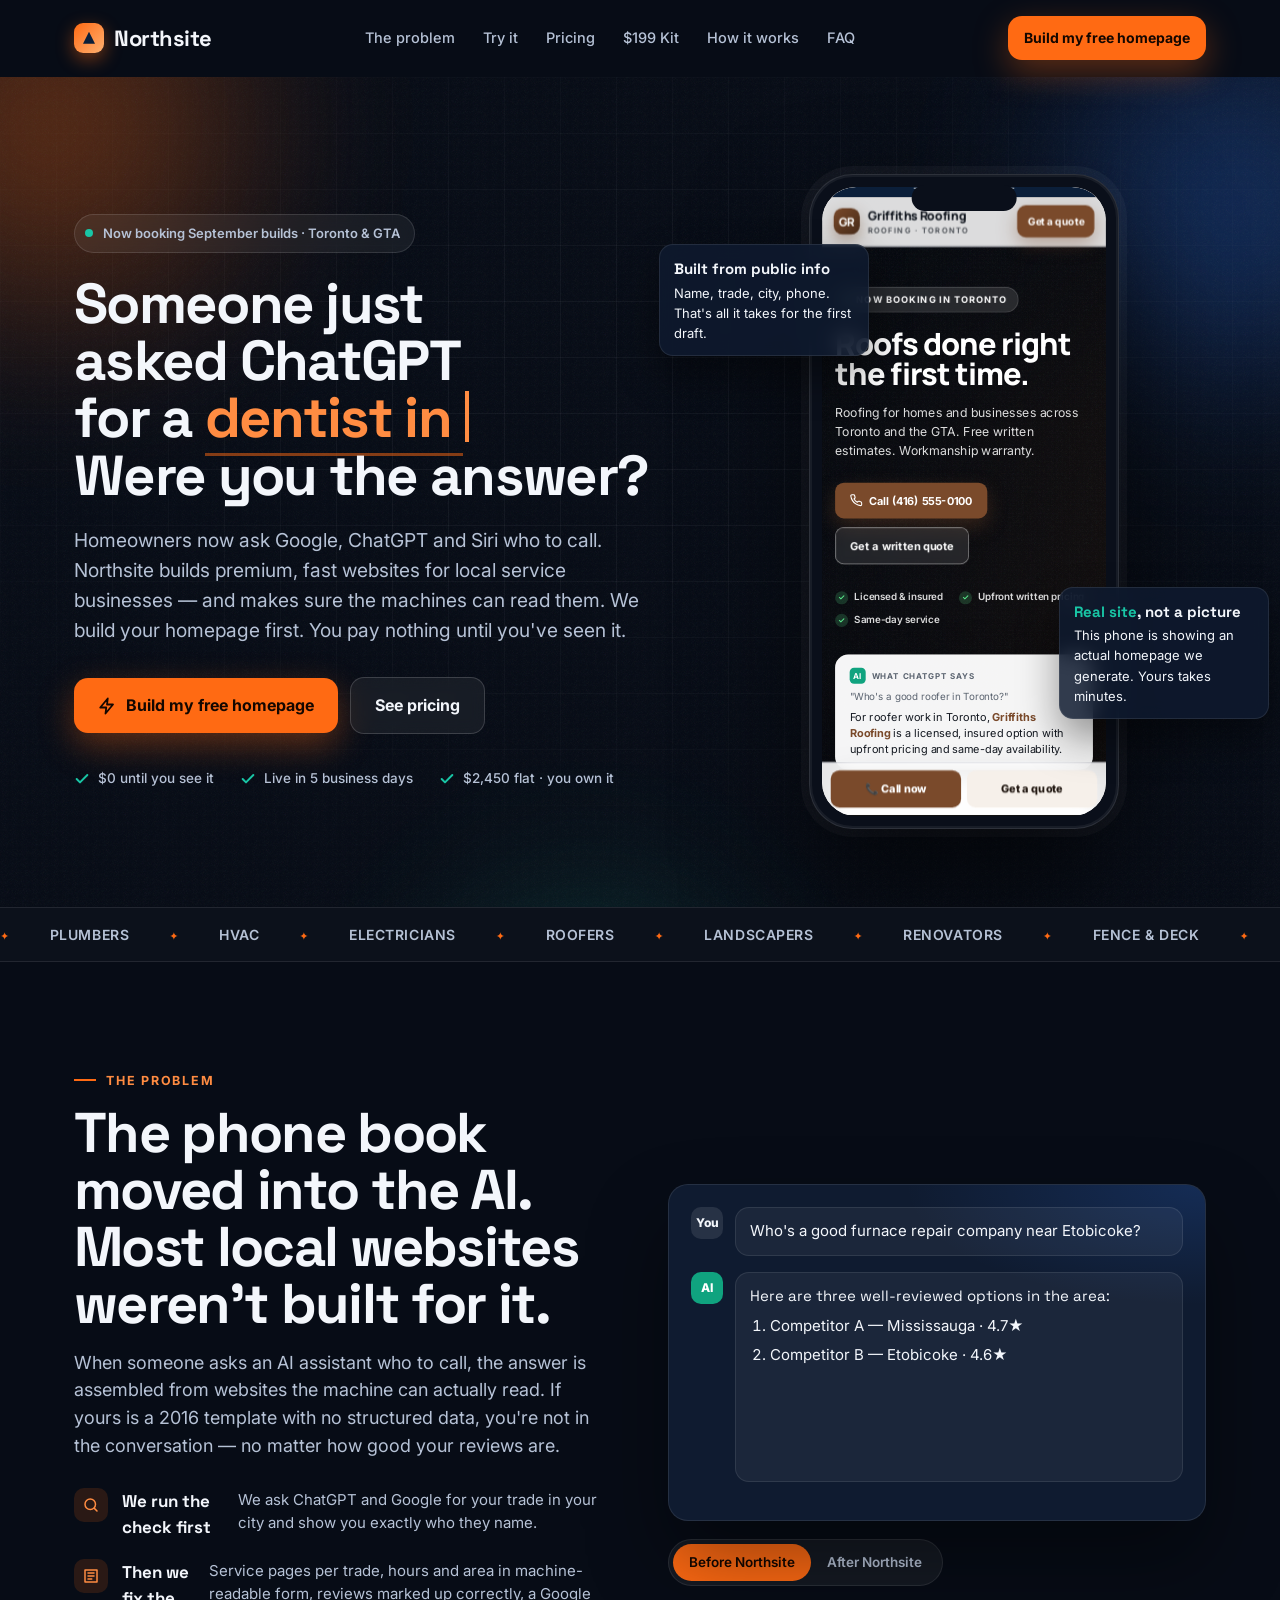
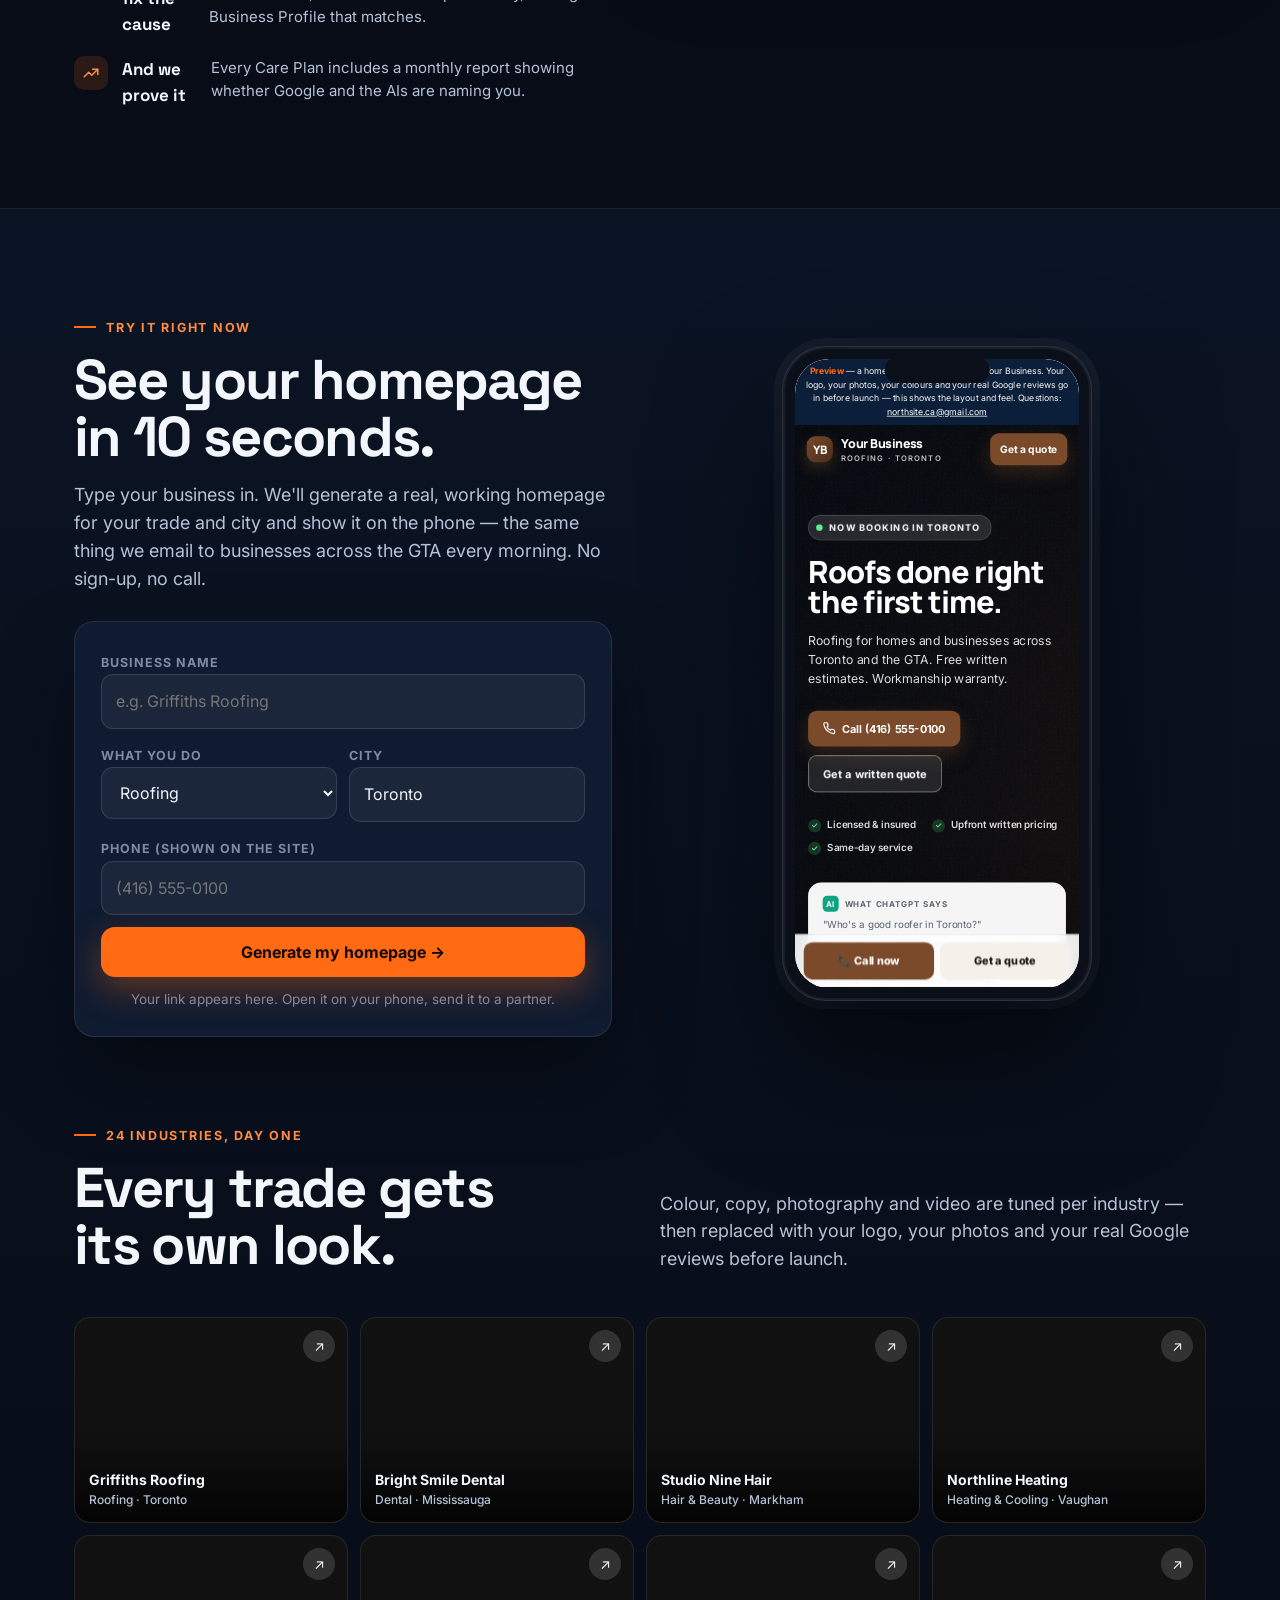
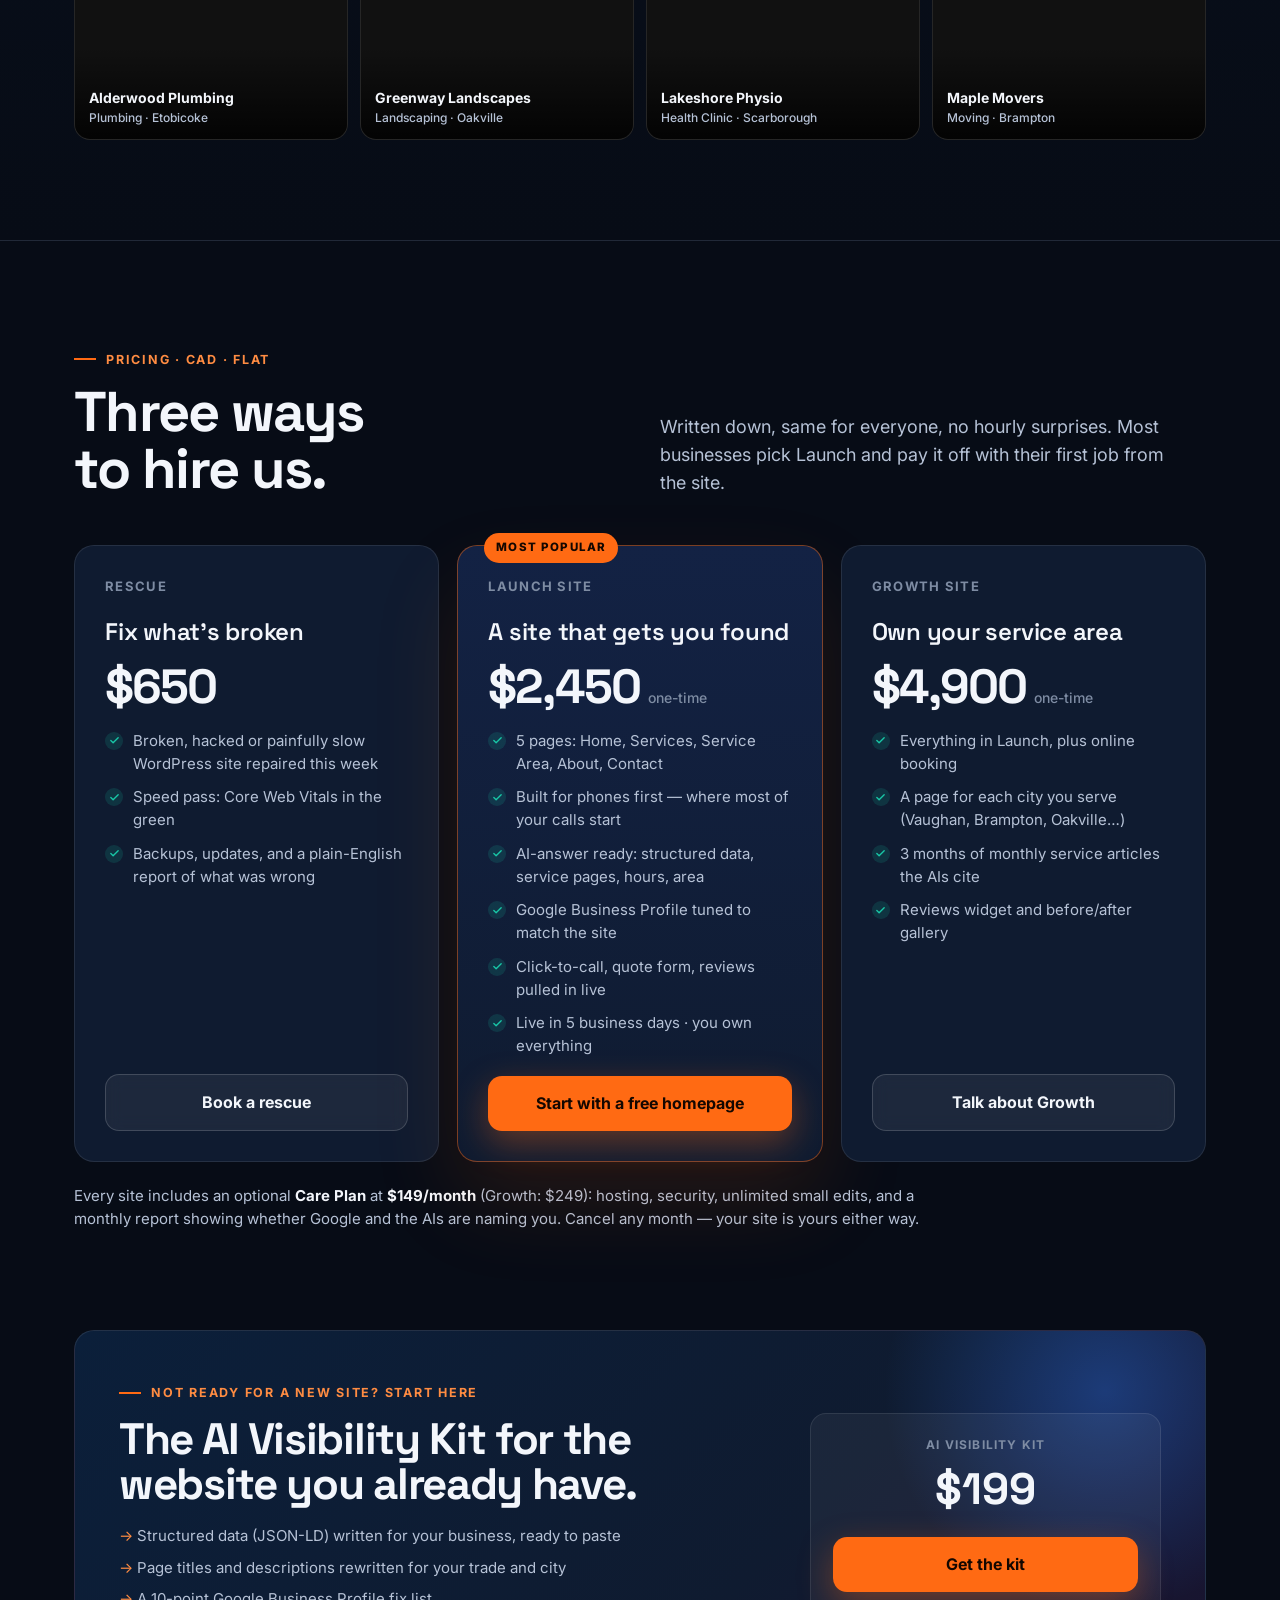
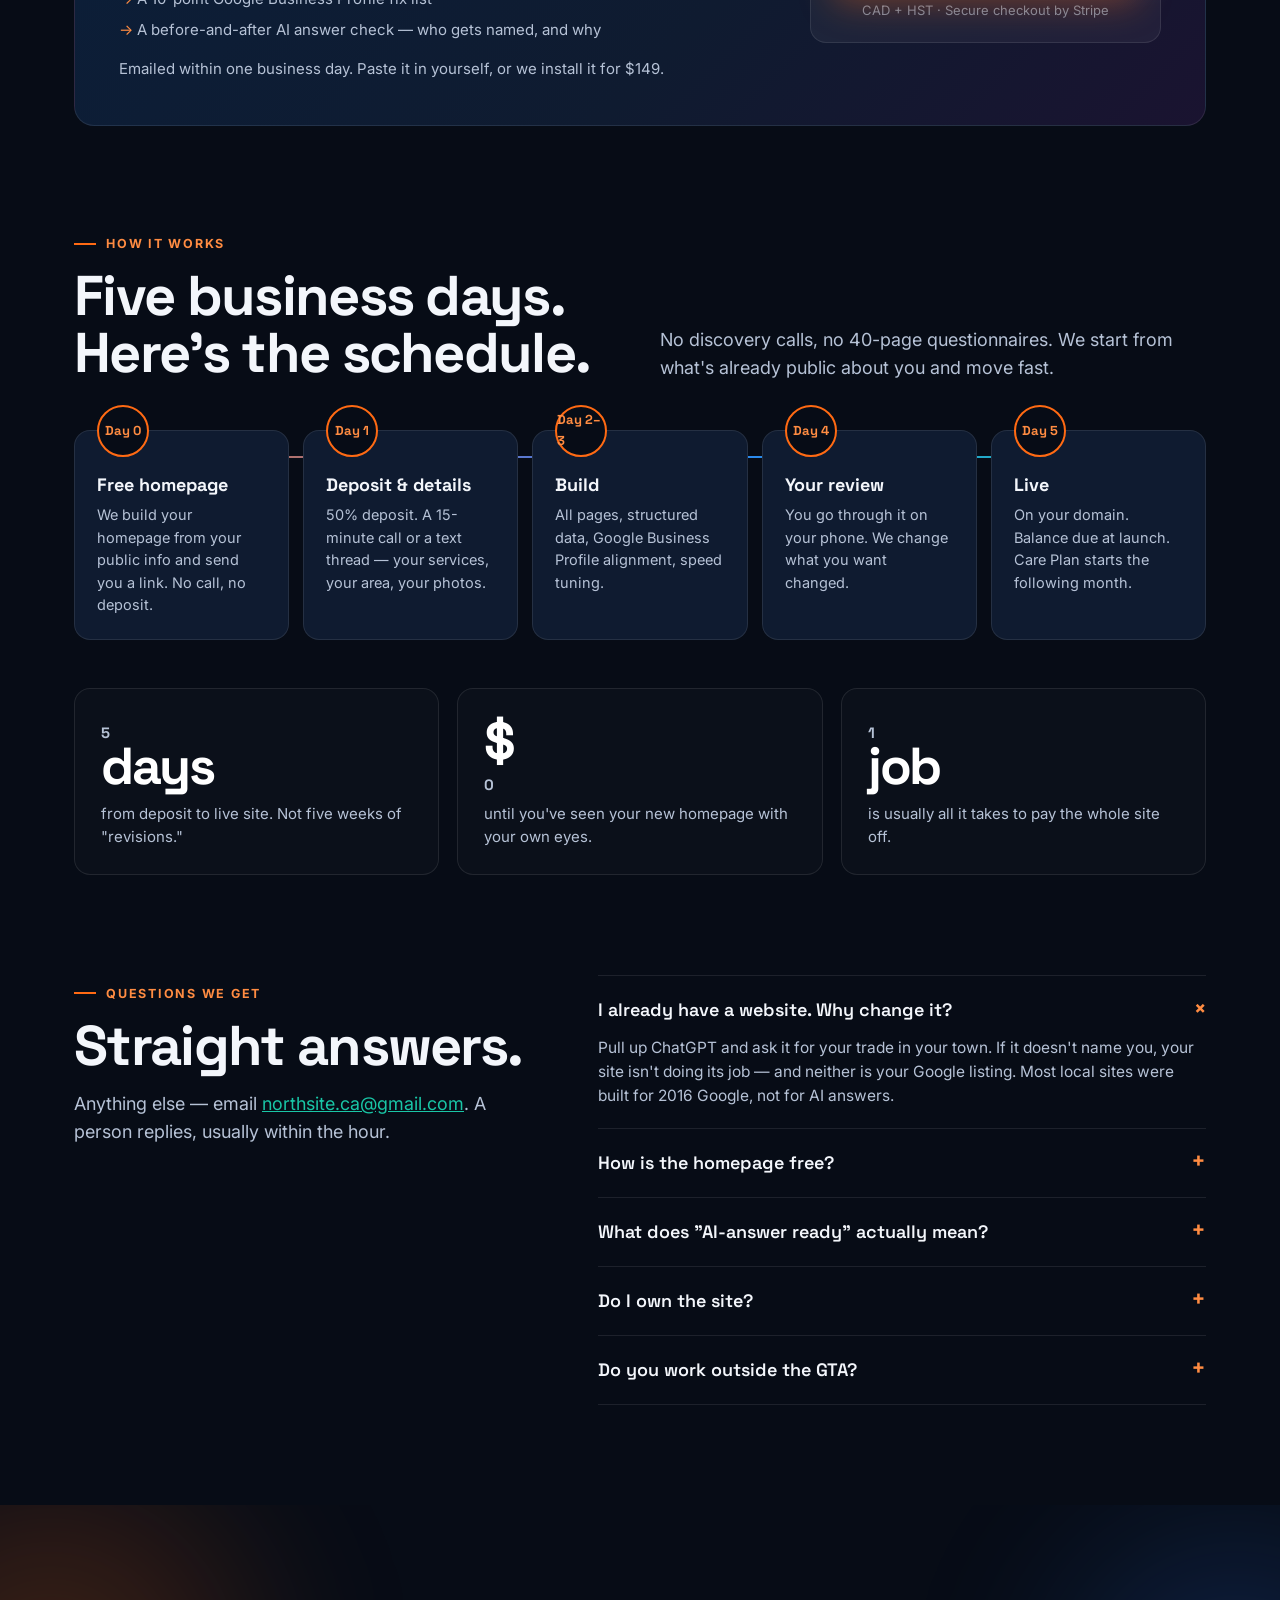
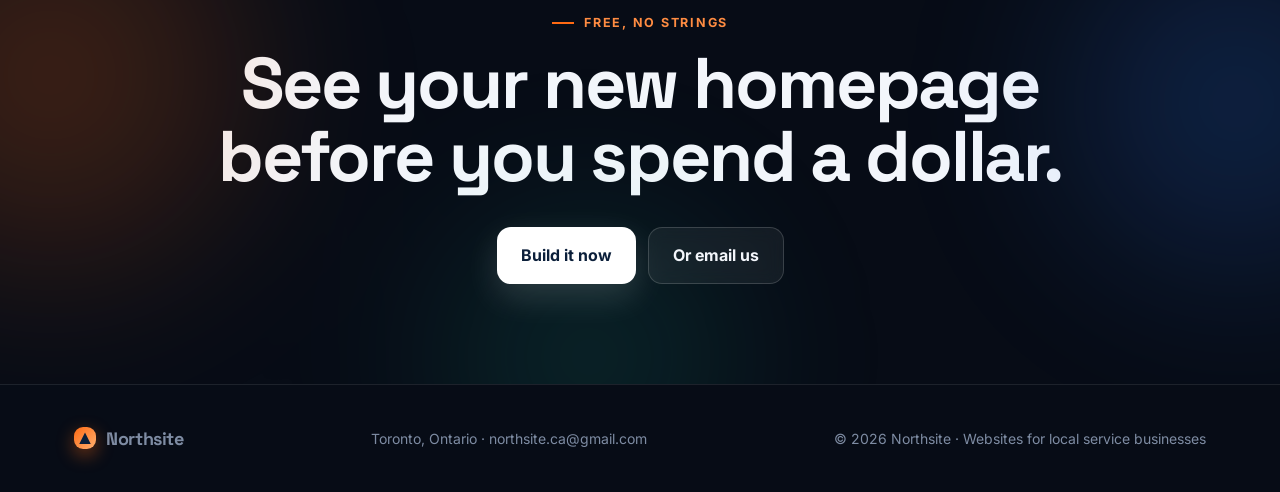
==== commit 10c46364: "Update index.html" ====
--- a/index.html
+++ b/index.html
@@ -68,7 +68,7 @@
 .demo .tag{position:absolute;z-index:2;left:-150px;top:70px;background:rgba(15,27,48,.85);border:1px solid var(--line);backdrop-filter:blur(10px);padding:12px 14px;border-radius:14px;font-size:13px;box-shadow:0 20px 40px rgba(0,0,0,.4);animation:floaty 8s ease-in-out -3s infinite;max-width:210px}
 .demo .tag b{display:block;font-family:"Space Grotesk";font-size:15px;margin-bottom:2px}.demo .tag.t2{left:auto;right:-150px;top:auto;bottom:110px;animation-delay:-5s}
 .demo .tag em{font-style:normal;color:var(--teal)}
-@media(max-width:960px){.demo .tag{left:-6px;top:40px}.demo .tag.t2{right:-6px;bottom:70px}}
+@media(max-width:960px){.demo .tag,.demo .tag.t2{position:static;margin:12px auto 0;max-width:none;animation:none}.demo .tag{display:none}}
 /* ticker */
 .ticker{border-top:1px solid var(--line);border-bottom:1px solid var(--line);padding:16px 0;overflow:hidden;background:rgba(255,255,255,.02)}
 .ticker .track{display:flex;gap:40px;width:max-content;white-space:nowrap;animation:tick 60s linear infinite;font-size:14px;font-weight:600;color:var(--ink2);letter-spacing:.04em;text-transform:uppercase}.ticker span:before{content:"✦";color:var(--o);margin-right:40px;font-size:11px}
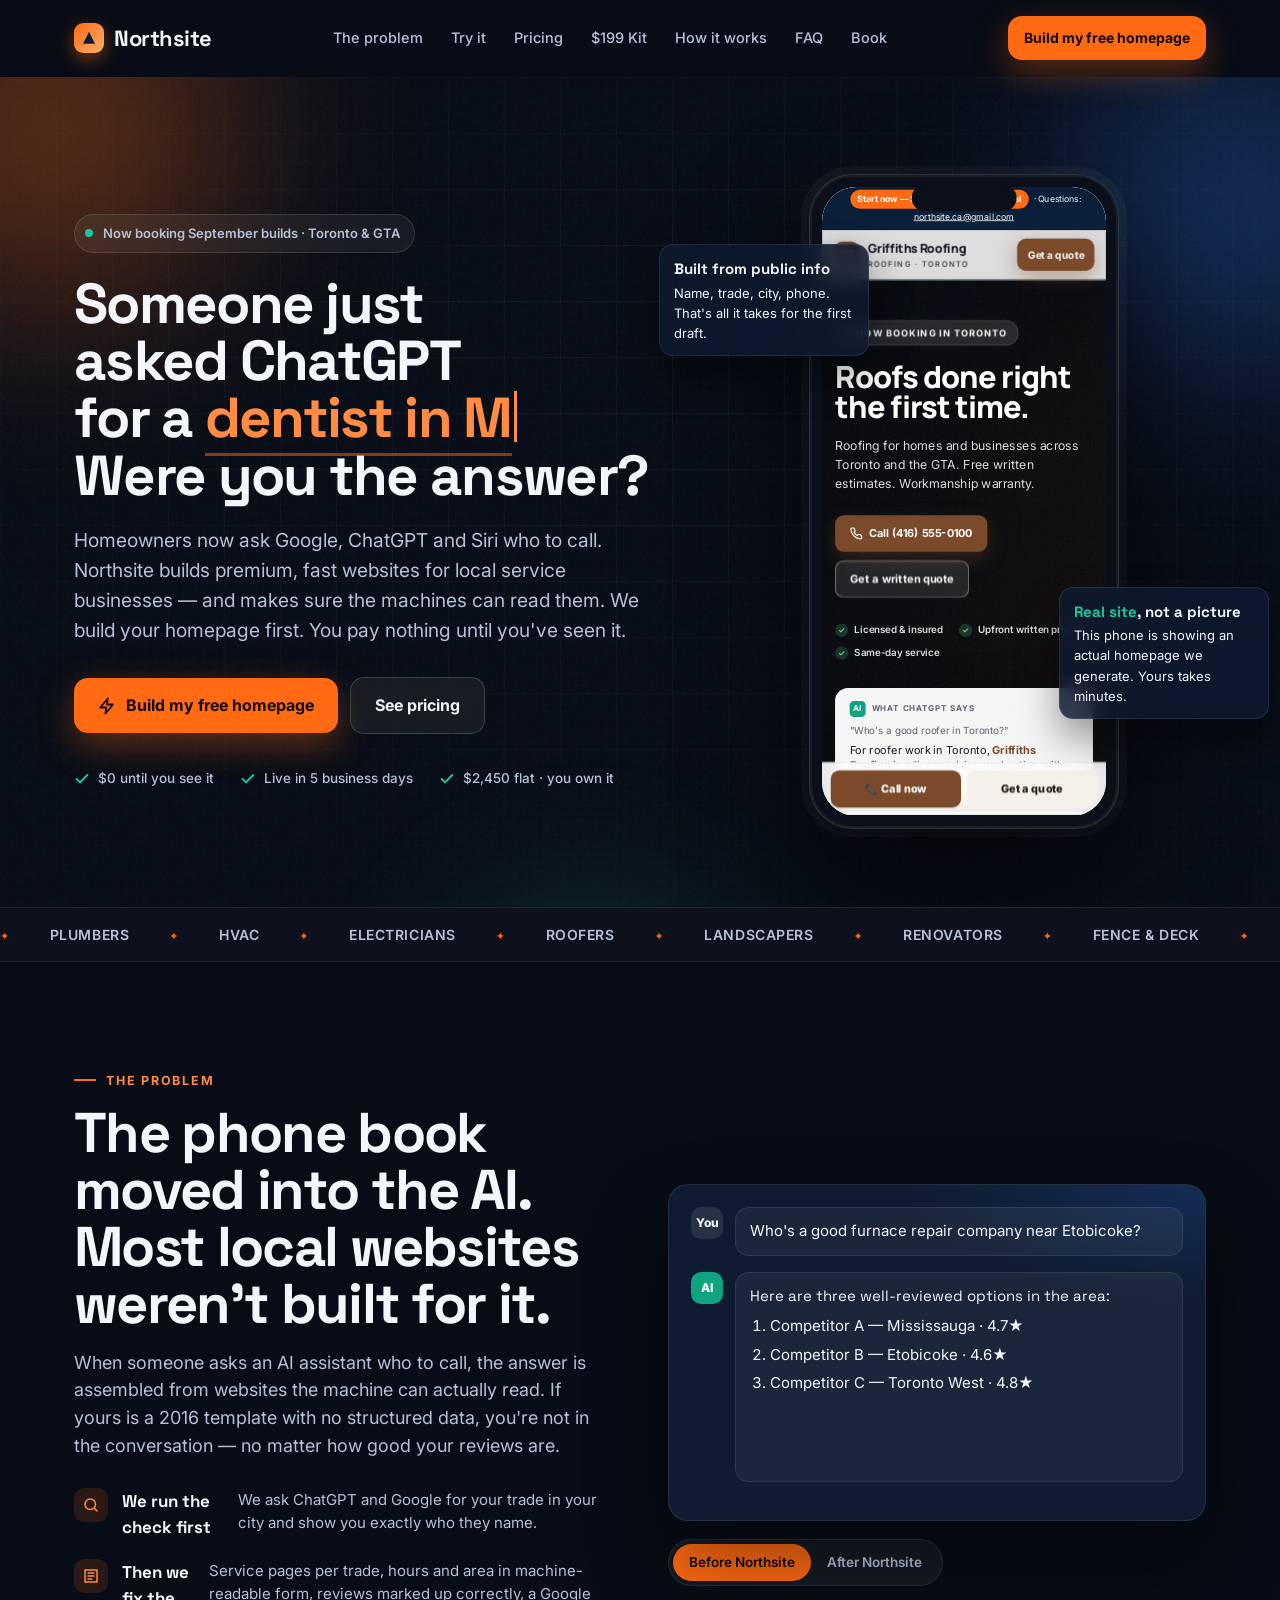
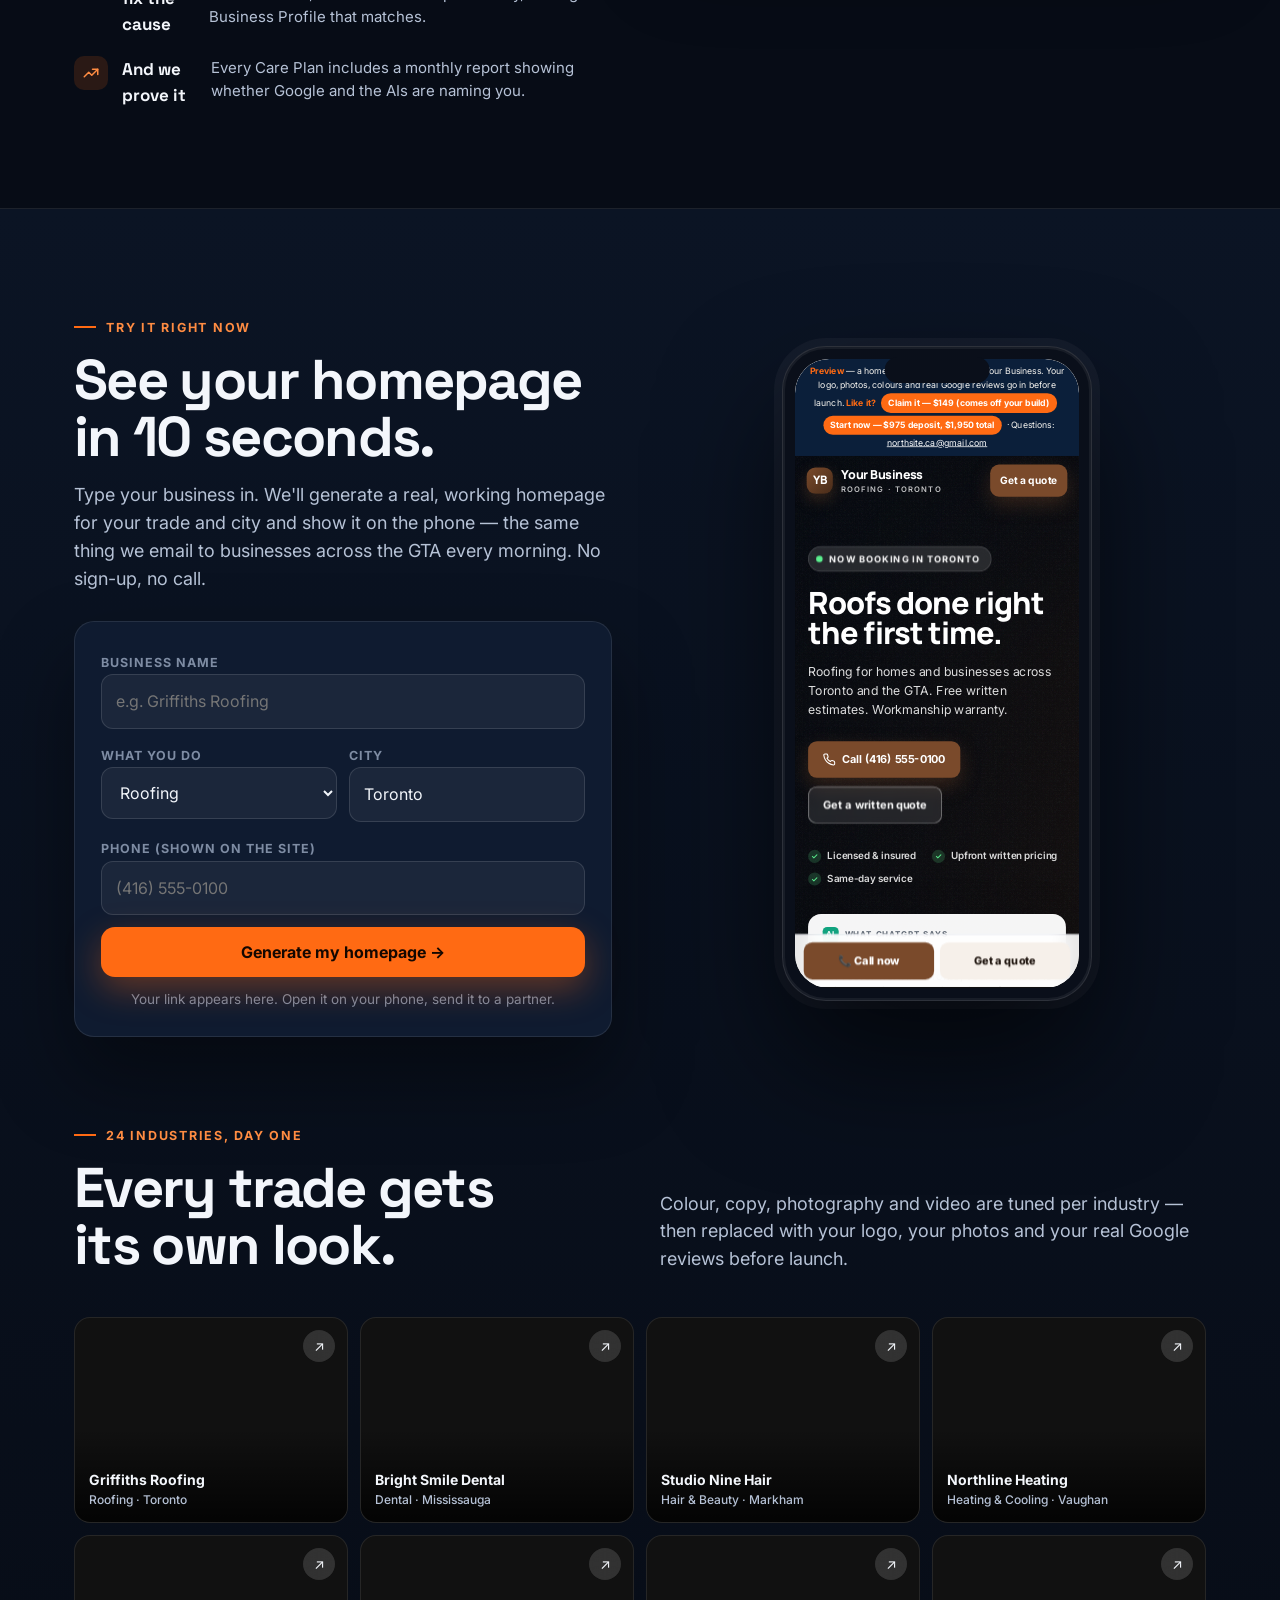
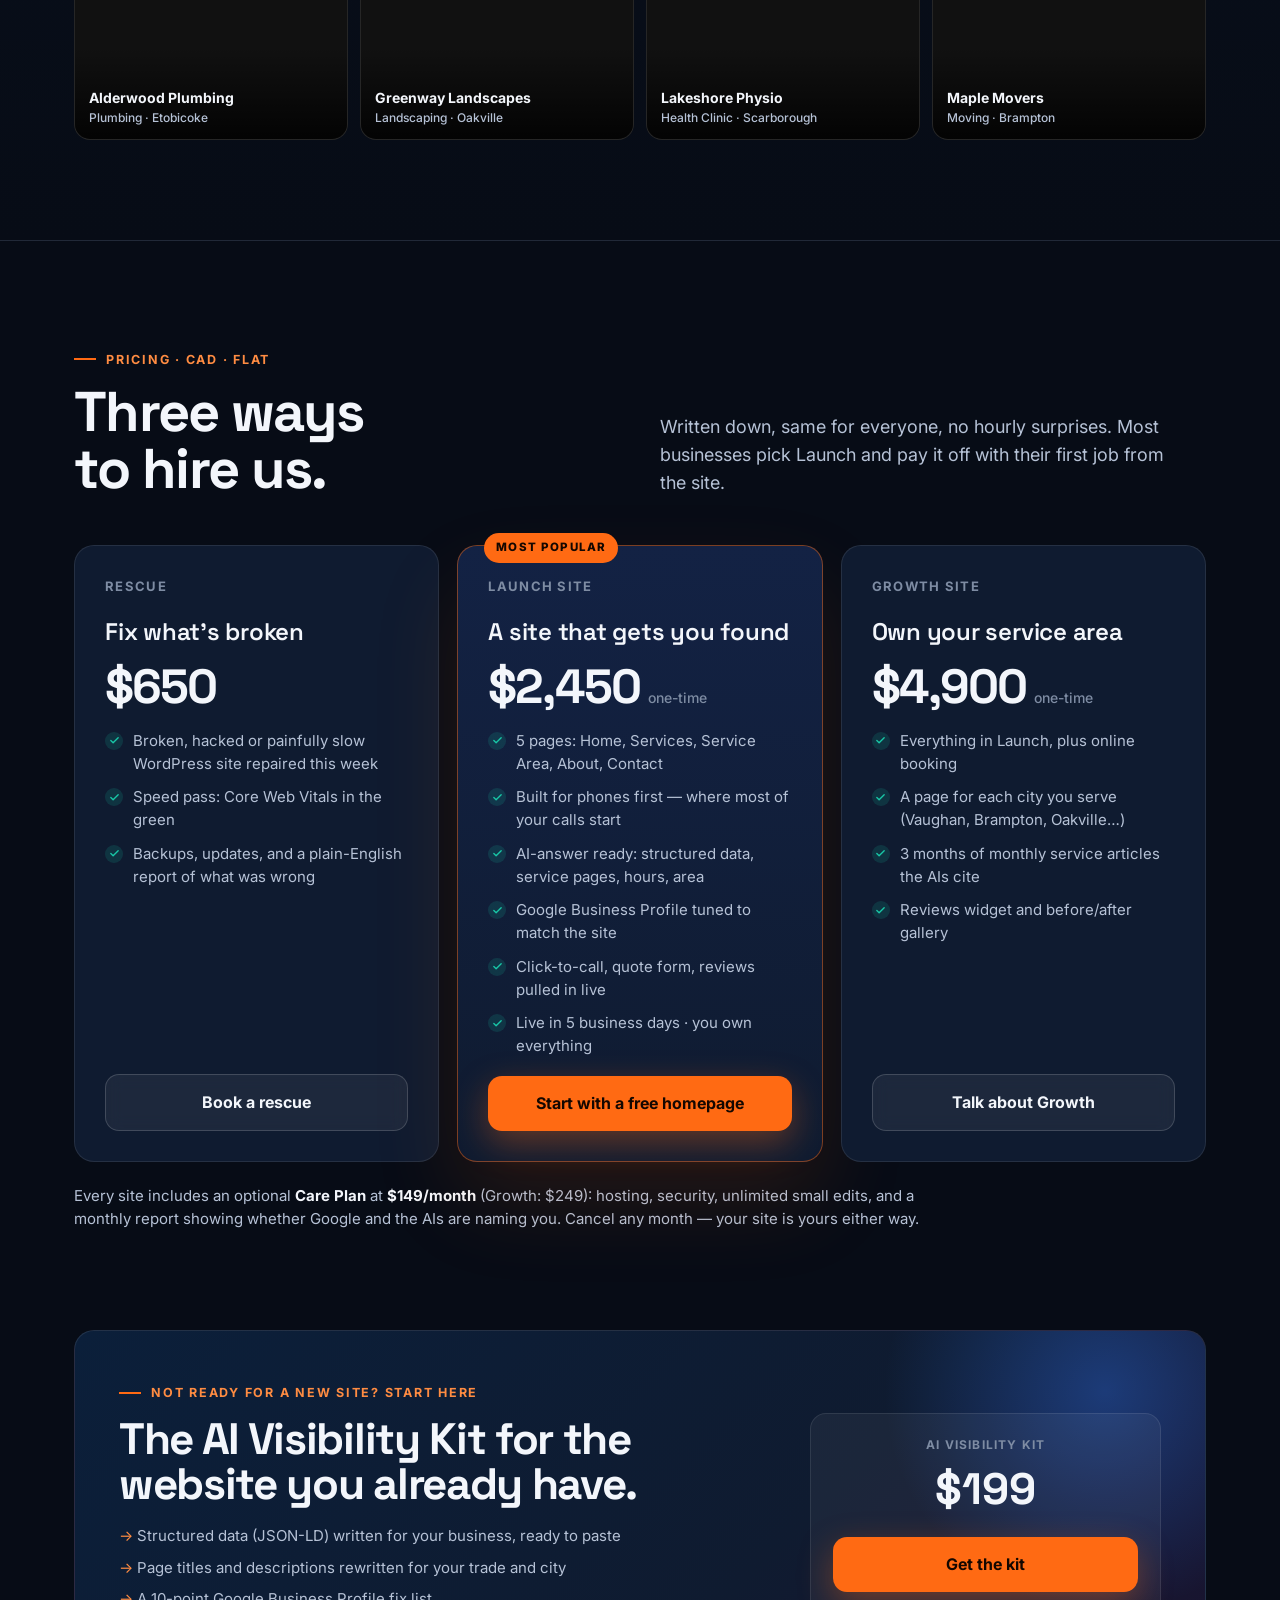
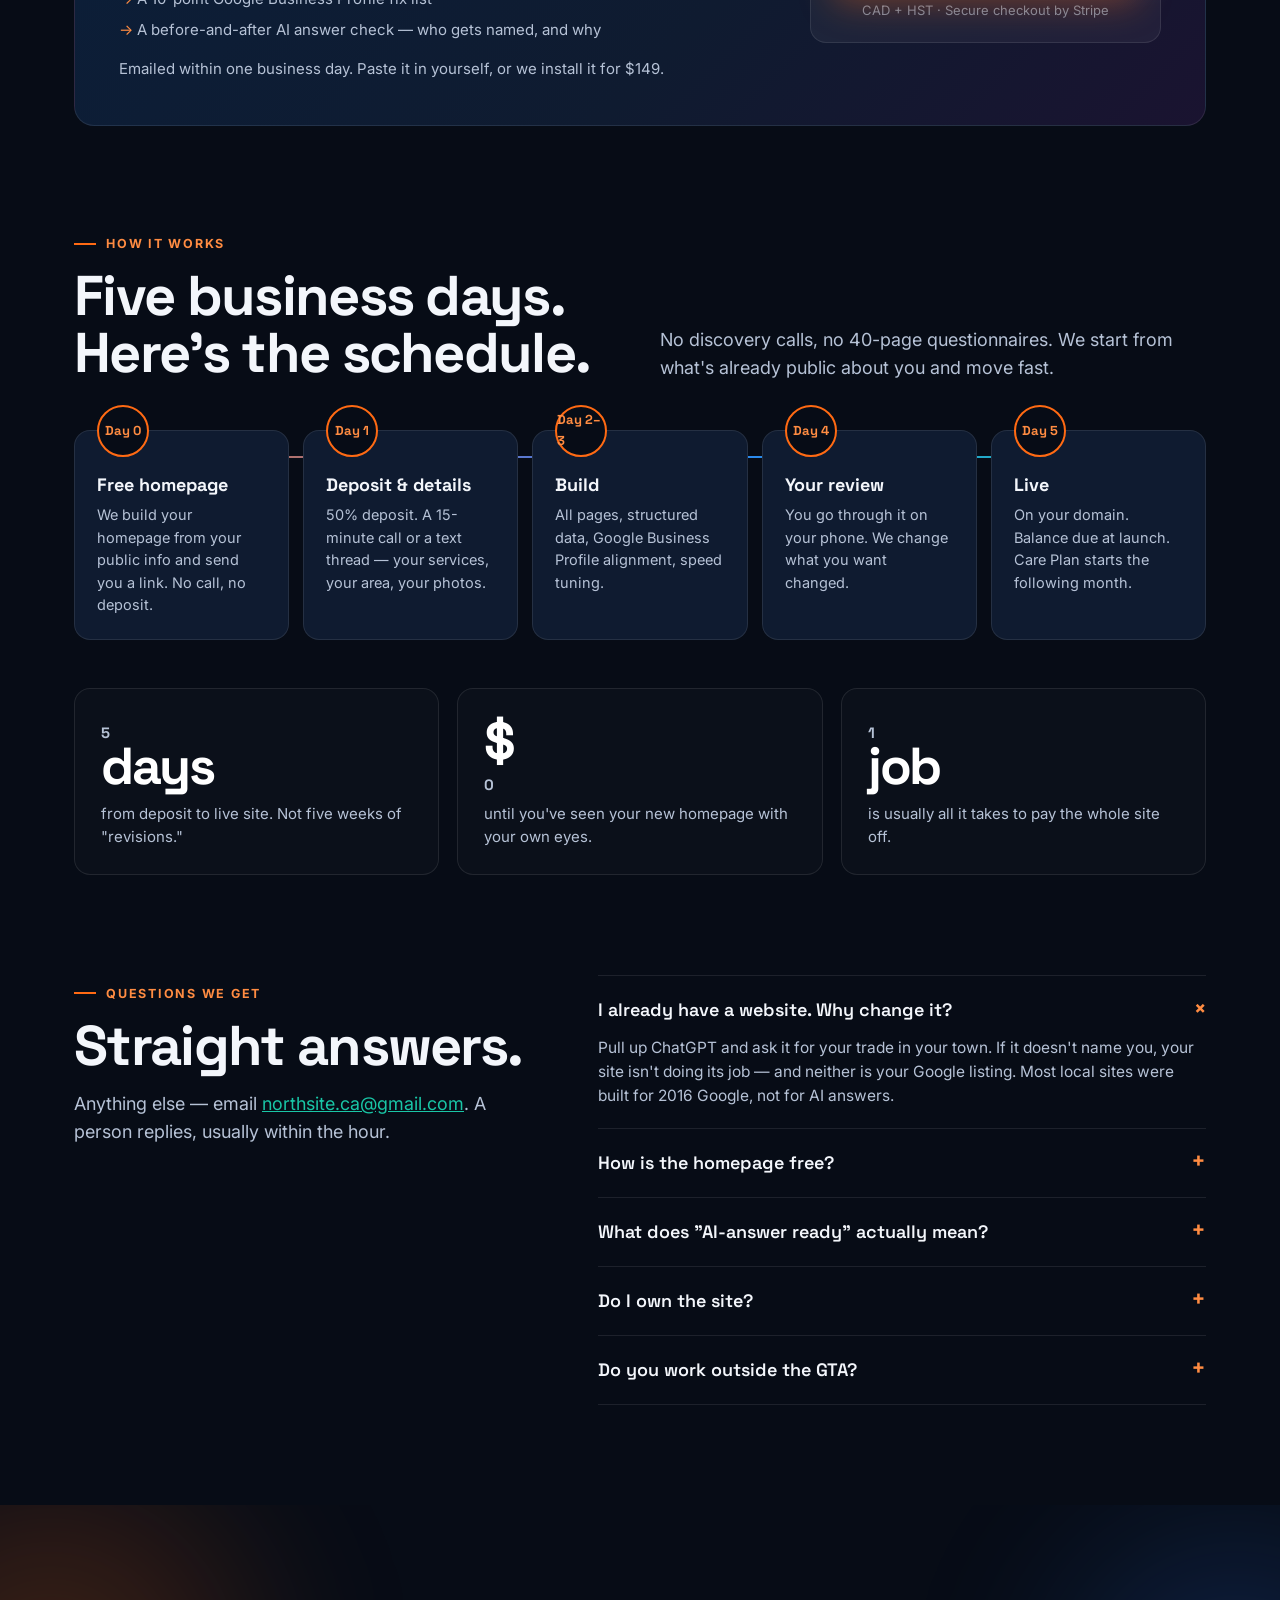
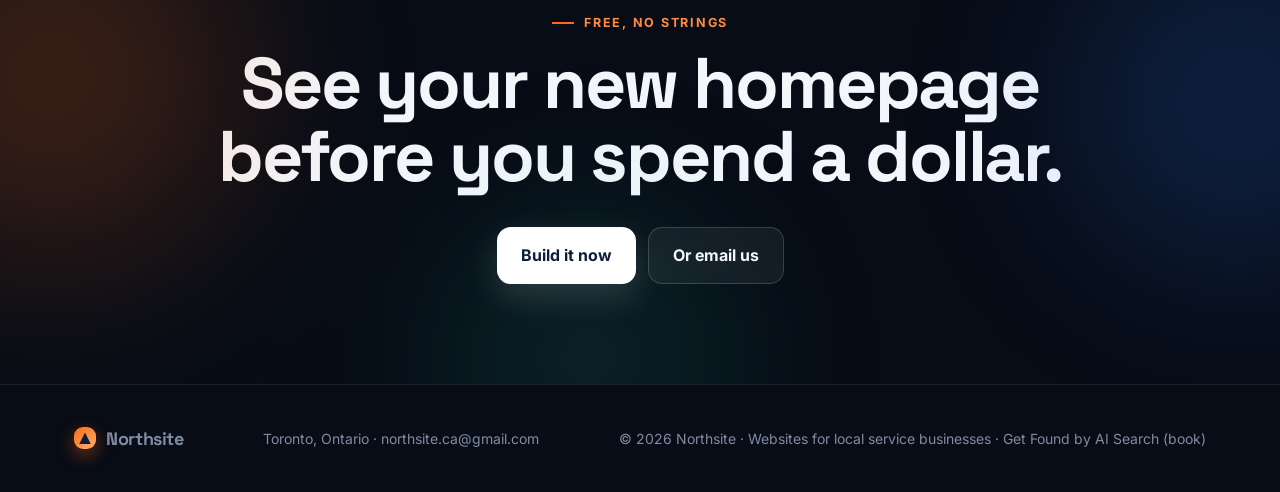
==== commit 7a5090d1: "Update index.html" ====
--- a/index.html
+++ b/index.html
@@ -138,7 +138,7 @@
 </style>
 </head>
 <body>
-<div class="nav" id="nav"><div class="wrap"><a class="logo" href="#top"><i></i>Northsite</a><div class="links"><a href="#check">The problem</a><a href="#try">Try it</a><a href="#pricing">Pricing</a><a href="#kit">$199 Kit</a><a href="#how">How it works</a><a href="#faq">FAQ</a></div><div class="right"><a class="btn" href="#try"><span class="lg">Build my free homepage</span><span class="sm">Free homepage</span></a></div></div></div>
+<div class="nav" id="nav"><div class="wrap"><a class="logo" href="#top"><i></i>Northsite</a><div class="links"><a href="#check">The problem</a><a href="#try">Try it</a><a href="#pricing">Pricing</a><a href="#kit">$199 Kit</a><a href="#how">How it works</a><a href="#faq">FAQ</a><a href="/book/">Book</a></div><div class="right"><a class="btn" href="#try"><span class="lg">Build my free homepage</span><span class="sm">Free homepage</span></a></div></div></div>
 
 <div class="hero" id="top"><div class="aurora"><i></i><i></i><i></i></div><div class="grid-bg"></div><div class="grain"></div>
 <div class="wrap">
@@ -215,7 +215,7 @@
 
 <section class="cta-band"><div class="aurora"><i></i><i></i><i></i></div><div class="wrap rv"><span class="kicker" style="justify-content:center">Free, no strings</span><h2 style="margin-top:14px">See your new homepage before you spend a dollar.</h2><div class="btns"><a class="btn white" href="#try">Build it now</a><a class="btn ghost" href="mailto:northsite.ca@gmail.com?subject=Free%20homepage%20for%20my%20company&amp;body=Company%3A%0ATrade%3A%0ACity%3A%0ACurrent%20website%20(if%20any)%3A">Or email us</a></div></div></section>
 
-<footer><div class="wrap"><span><a class="logo" href="#top" style="font-size:18px"><i style="width:22px;height:22px"></i>Northsite</a></span><span>Toronto, Ontario · <a href="mailto:northsite.ca@gmail.com">northsite.ca@gmail.com</a></span><span>© 2026 Northsite · Websites for local service businesses</span></div></footer>
+<footer><div class="wrap"><span><a class="logo" href="#top" style="font-size:18px"><i style="width:22px;height:22px"></i>Northsite</a></span><span>Toronto, Ontario · <a href="mailto:northsite.ca@gmail.com">northsite.ca@gmail.com</a></span><span>© 2026 Northsite · Websites for local service businesses · <a href="/book/">Get Found by AI Search (book)</a></span></div></footer>
 
 <script>
 const TW=["plumber in Etobicoke","dentist in Mississauga","roofer in Vaughan","electrician in Brampton","hair salon in Markham","physio in Scarborough","landscaper in Oakville","daycare in Toronto"];
